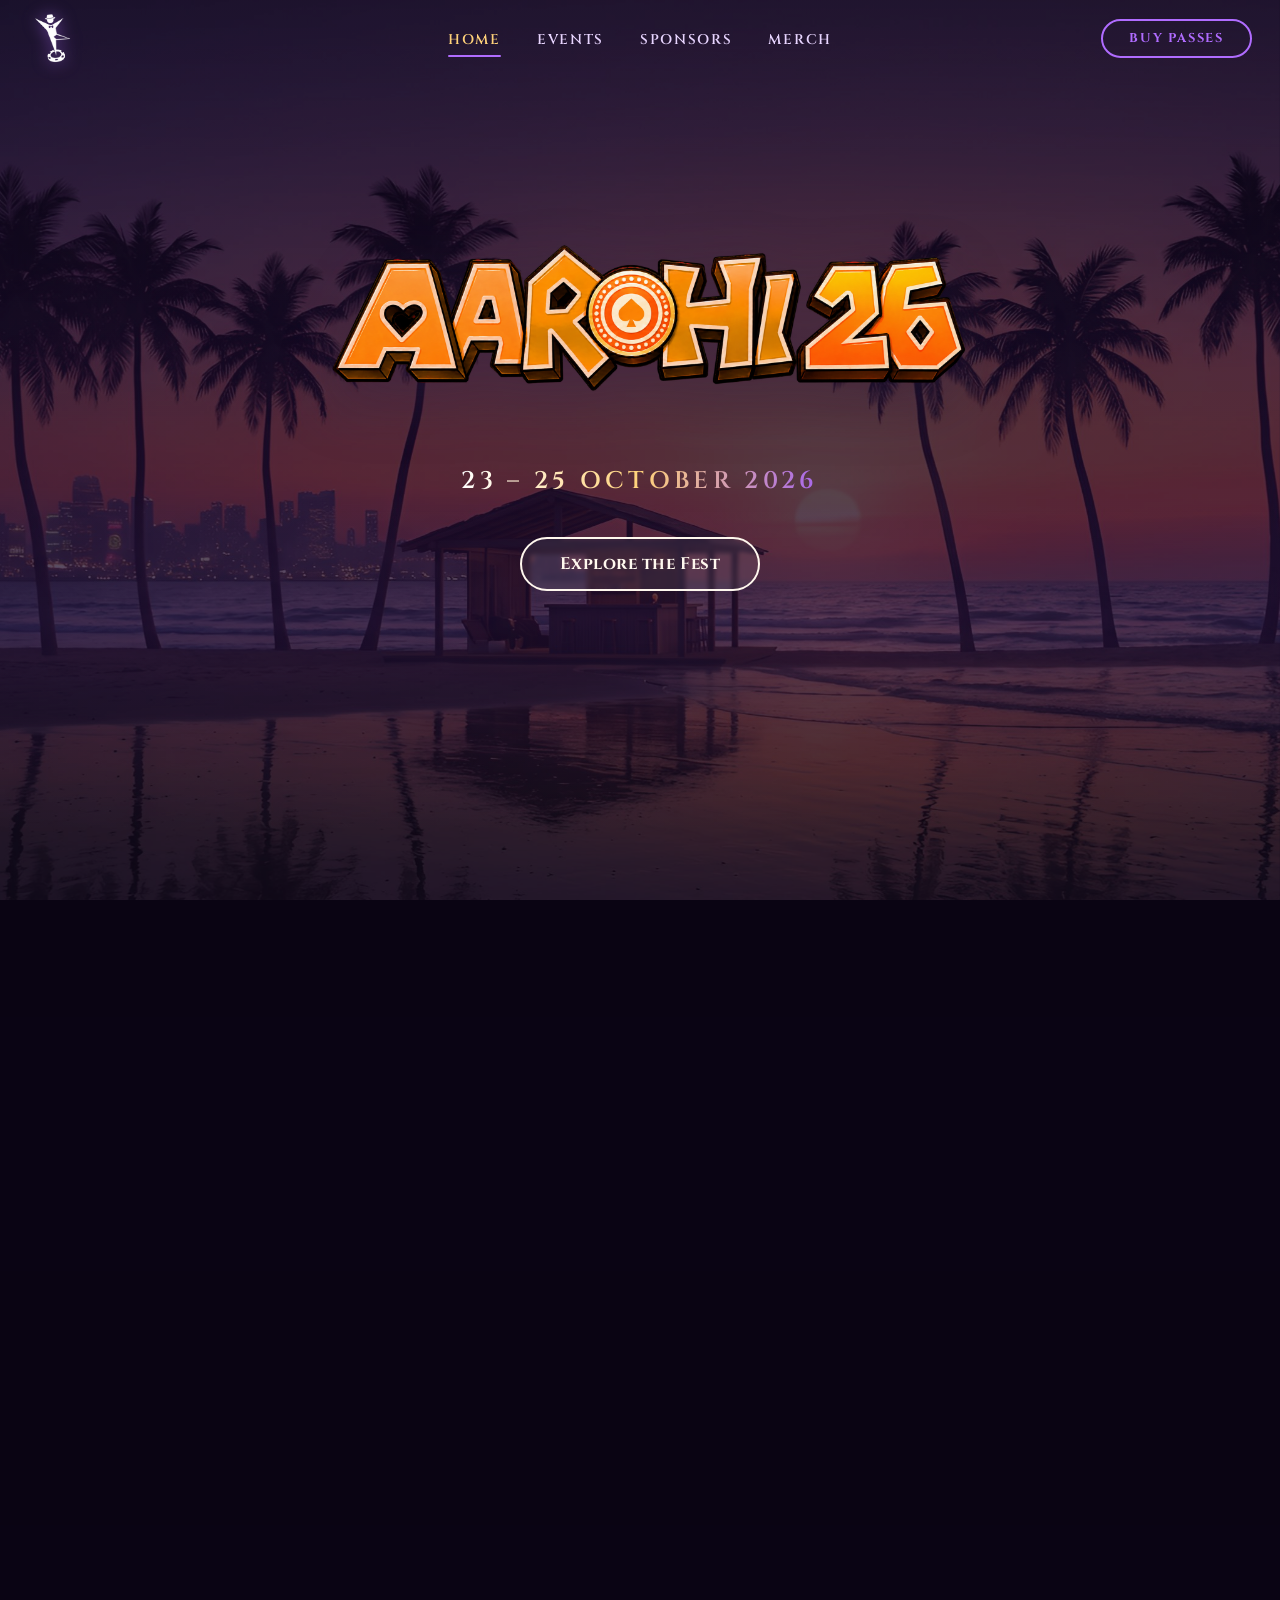
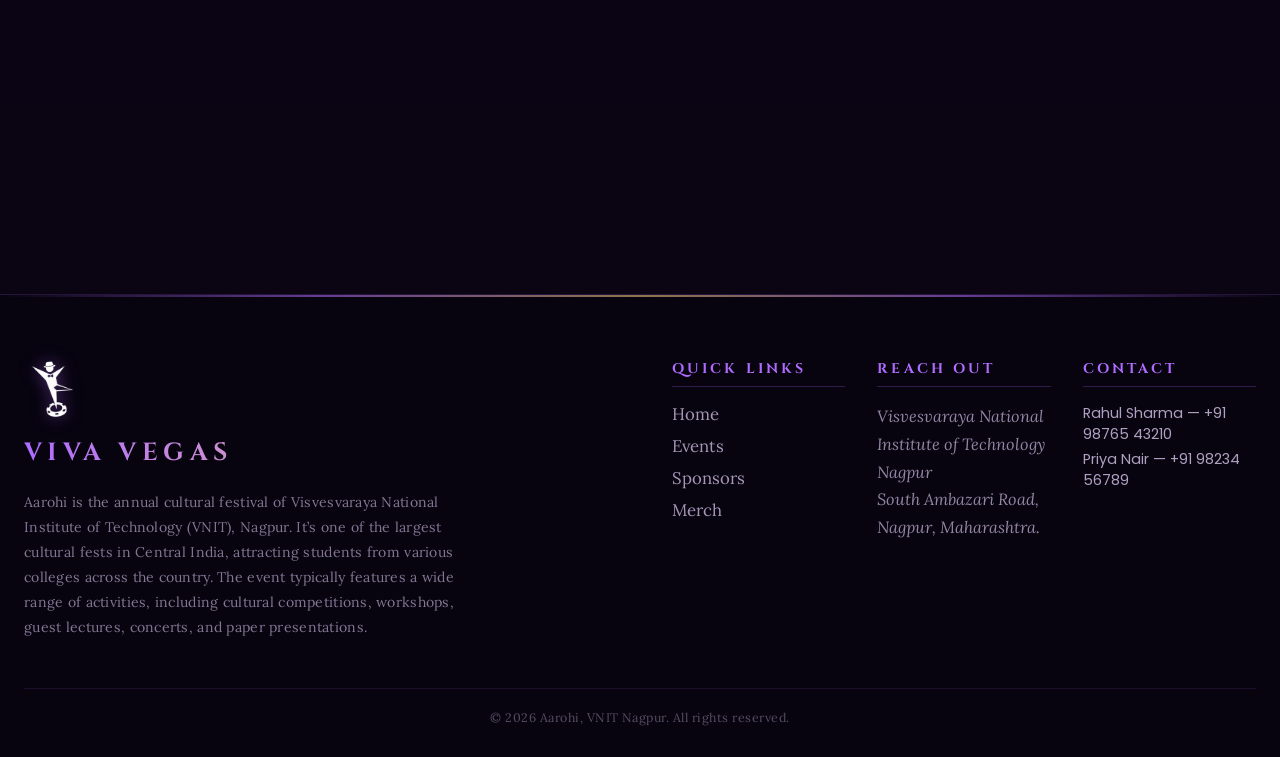
==== index.html @ f9022a89 "Add intro.mp4, fix intro video error handling" ====
﻿<!DOCTYPE html>
<html lang="en">
<head>
  <meta charset="UTF-8">
  <meta name="viewport" content="width=device-width, initial-scale=1.0">
  <title>Aarohi 26 – Viva Vegas</title>
  <link rel="icon" type="image/png" href="assets/logo-hogo/Aarohi Hobo BW Final.png">
  <!-- Open Graph / link preview -->
  <meta property="og:title" content="Aarohi '26 – Viva Vegas">
  <meta property="og:description" content="The annual cultural festival of VNIT Nagpur. 23–25 October 2026.">
  <meta property="og:image" content="assets/logo-hogo/logo.png">
  <meta property="og:type" content="website">
  <meta name="twitter:card" content="summary_large_image">
  <meta name="twitter:image" content="assets/logo-hogo/logo.png">
  <link rel="preconnect" href="https://fonts.googleapis.com">
  <link rel="preconnect" href="https://fonts.gstatic.com" crossorigin>
  <link href="https://fonts.googleapis.com/css2?family=Baloo+2:wght@500;600;700;800&family=Poppins:wght@400;500;600;700&family=Rock+Salt&family=EB+Garamond:ital,wght@0,400;0,500;1,400&family=Cinzel:wght@600;700&family=Lora:ital,wght@0,400;0,500;1,400&display=swap" rel="stylesheet">
  <link rel="stylesheet" href="css/style.css">
</head>
<body>

  <!-- ===== FULL-PAGE SCROLL BACKGROUNDS ===== -->
  <div class="bg-layer bg-front" id="bgFront" aria-hidden="true"></div>
  <div class="bg-layer bg-back"  id="bgBack"  aria-hidden="true"></div>

  <!-- ===== NAVBAR ===== -->
  <header class="navbar">
    <nav class="nav-inner">
      <a href="index.html" class="nav-brand" aria-label="Aarohi Home">
        <img src="assets/logo-hogo/Aarohi Hobo BW Final.png" alt="Aarohi" class="nav-logo">
      </a>

      <ul class="nav-links">
        <li><a href="index.html" class="active">Home</a></li>
        <li><a href="events.html">Events</a></li>
        <li><a href="sponsors.html">Sponsors</a></li>
        <li><a href="merch.html">Merch</a></li>
      </ul>

      <a href="passes.html" class="nav-buy-passes">BUY PASSES</a>

      <button class="nav-toggle" id="navToggle" aria-label="Toggle menu">
        <span></span><span></span><span></span>
      </button>
    </nav>
  </header>

  <!-- ===== HERO ===== -->
  <section class="hero" id="home">
    <div class="hero-content">
      <img src="assets/logo-hogo/logo.png" alt="Aarohi 26" class="logo">

      <div class="hero-date-block">
        <p class="hero-date-line">23 &ndash; 25 October 2026</p>
      </div>

      <a href="events.html" class="cta-btn">Explore the Fest</a>
    </div>
  </section>

  <!-- ===== COUNTDOWN TIMER ===== -->
  <section class="countdown-section">
    <div class="countdown-inner reveal">

      <h2 class="countdown-heading">38th Edition of Aarohi</h2>

      <div class="countdown-boxes">

        <div class="countdown-box">
          <span class="countdown-num" id="cd-days">00</span>
          <span class="countdown-label">Days</span>
        </div>

        <span class="countdown-colon" aria-hidden="true">:</span>

        <div class="countdown-box">
          <span class="countdown-num" id="cd-hours">00</span>
          <span class="countdown-label">Hours</span>
        </div>

        <span class="countdown-colon" aria-hidden="true">:</span>

        <div class="countdown-box">
          <span class="countdown-num" id="cd-minutes">00</span>
          <span class="countdown-label">Minutes</span>
        </div>

        <span class="countdown-colon" aria-hidden="true">:</span>

        <div class="countdown-box">
          <span class="countdown-num" id="cd-seconds">00</span>
          <span class="countdown-label">Seconds</span>
        </div>

      </div>

      <p class="countdown-expired hidden" id="cd-expired">The Night Has Begun!</p>

    </div>
  </section>

  <!-- ===== ABOUT STRIP ===== -->
  <section class="about-strip" id="about">
    <div class="about-inner reveal">
      <h2>About Us.</h2>
      <p>Aarohi is the annual cultural fest at the college, offering a dynamic mix of music, dance, art, and creativity through competitions, performances, and workshops. It fosters community, cultural exchange, and provides a platform for students to showcase their talents.</p>
      <br>
      <p>Join us in creating memories that will last a lifetime, where every moment is filled with joy, inspiration, and the magic of cultural celebration!</p>
    </div>
  </section>

  <!-- ===== ARTISTS ===== -->
  <section class="artists-section" id="artists">
    <div class="artists-inner reveal">
      <p class="artists-eyebrow">Performing Live</p>
      <h2 class="artists-heading">Artists</h2>

      <div class="artists-grid">

        <!-- Card 1 — Nikita Gandhi -->
        <div class="artist-card reveal" id="artistCard1">
          <div class="artist-cover" onclick="revealArtist(this)">
            <div class="artist-cover-front">
              <img src="assets/queem.png" alt="Queen card" class="artist-card-template">
            </div>
            <div class="artist-cover-back">
              <img src="assets/nikita.jpg" alt="Nikita Gandhi" class="artist-img">
              <div class="artist-name-tag">Nikita Gandhi</div>
            </div>
          </div>
        </div>

        <!-- Card 2 — Coming Soon -->
        <div class="artist-card reveal" id="artistCard2">
          <div class="artist-cover" onclick="revealArtist(this)">
            <div class="artist-cover-front">
              <img src="assets/joker.png" alt="Joker card" class="artist-card-template">
            </div>
            <div class="artist-cover-back artist-cover-back--soon">
              <span class="coming-soon-icon">&#9733;</span>
              <span class="coming-soon-text">Coming Soon</span>
            </div>
          </div>
        </div>

      </div>
    </div>
  </section>

  <!-- ===== FLASHBACK ===== -->
  <section class="flashback-section" id="flashback">
    <div class="flashback-inner reveal">
      <h2 class="flashback-heading">Flashback</h2>
      <div class="flashback-video-wrap">
        <div class="flashback-player" id="flashbackPlayer">
          <video
            preload="metadata"
            playsinline
            class="flashback-video"
            id="flashbackVideo"
          >
            <source src="assets/flashback.mp4" type="video/mp4">
            Your browser does not support the video tag.
          </video>
          <button class="flashback-play-btn" id="flashbackPlayBtn" aria-label="Play video">
            <svg viewBox="0 0 80 80" fill="none" xmlns="http://www.w3.org/2000/svg">
              <circle cx="40" cy="40" r="39" stroke="rgba(255,210,122,0.7)" stroke-width="1.5"/>
              <polygon points="32,22 62,40 32,58" fill="#ffd27a"/>
            </svg>
          </button>
        </div>
      </div>
    </div>
  </section>

  <!-- ===== FAQ ===== -->
  <section class="faq-section" id="faq">
    <div class="faq-inner reveal">
      <p class="faq-eyebrow">Need help?</p>
      <h2 class="faq-heading">FAQ</h2>
      <p class="faq-subheading">Got questions about Aarohi? We've got you covered with answers to the most common queries!</p>

      <div class="faq-list">

        <details class="faq-item reveal">
          <summary class="faq-question">What is Aarohi?</summary>
          <div class="faq-answer">
            <p>Aarohi is the annual cultural festival of Visvesvaraya National Institute of Technology (VNIT), Nagpur. It's one of the largest cultural fests in Central India, attracting students from various colleges across the country!</p>
          </div>
        </details>

        <details class="faq-item reveal">
          <summary class="faq-question">When is Aarohi?</summary>
          <div class="faq-answer">
            <p>Aarohi takes place on 23–24–25 October, 2026. Stay tuned for details!</p>
          </div>
        </details>

        <details class="faq-item reveal">
          <summary class="faq-question">Is there an Entry Fee?</summary>
          <div class="faq-answer">
            <p>Passes are available for purchase. For more details or to buy a pass, please contact us directly!</p>
          </div>
        </details>

      </div>
    </div>
  </section>

  <!-- ===== FOOTER ===== -->
  <footer class="footer" id="contact">
    <div class="footer-inner">

      <!-- LEFT: brand + about -->
      <div class="footer-left">
        <a href="index.html" aria-label="Aarohi Home">
          <img src="assets/logo-hogo/Aarohi Hobo BW Final.png" alt="Aarohi" class="footer-brand-logo">
        </a>
        <p class="footer-brand-name">VIVA VEGAS</p>
        <p class="footer-about">
          Aarohi is the annual cultural festival of Visvesvaraya National Institute of Technology (VNIT), Nagpur.
          It&rsquo;s one of the largest cultural fests in Central India, attracting students from various colleges across the country.
          The event typically features a wide range of activities, including cultural competitions, workshops, guest lectures, concerts, and paper presentations.
        </p>
      </div>

      <!-- RIGHT: quick links, reach out, contact -->
      <div class="footer-right">

        <!-- Quick Links -->
        <div class="footer-col">
          <p class="footer-col-title">Quick Links</p>
          <ul class="footer-links">
            <li><a href="index.html">Home</a></li>
            <li><a href="events.html">Events</a></li>
            <li><a href="sponsors.html">Sponsors</a></li>
            <li><a href="merch.html">Merch</a></li>
          </ul>
        </div>

        <!-- Reach Out -->
        <div class="footer-col">
          <p class="footer-col-title">Reach Out</p>
          <address class="footer-address">
            Visvesvaraya National Institute of Technology<br>
            Nagpur<br>
            South Ambazari Road,<br>
            Nagpur, Maharashtra.
          </address>
        </div>

        <!-- Contact -->
        <div class="footer-col">
          <p class="footer-col-title">Contact</p>
          <p class="footer-contact-simple">Rahul Sharma &mdash; +91 98765 43210</p>
          <p class="footer-contact-simple">Priya Nair &mdash; +91 98234 56789</p>
        </div>

      </div>
    </div>
    <p class="footer-bottom">&copy; 2026 Aarohi, VNIT Nagpur. All rights reserved.</p>
  </footer>

  <script src="js/script.js"></script>
  <script>
    // ── Intro video ──
    const overlay   = document.getElementById('introOverlay');
    const introVid  = document.getElementById('introVideo');
    const skipBtn   = document.getElementById('introSkip');

    function dismissIntro() {
      sessionStorage.setItem('introSeen', '1');
      overlay.classList.add('fade-out');
      overlay.addEventListener('transitionend', () => overlay.remove(), { once: true });
    }

    // If already seen this session, remove instantly
    if (sessionStorage.getItem('introSeen')) {
      overlay.remove();
    } else {
      introVid.addEventListener('ended', dismissIntro);
      skipBtn.addEventListener('click', dismissIntro);
      // Only dismiss on error after 2s delay — avoids instant skip if video is slow to load
      introVid.addEventListener('error', () => setTimeout(dismissIntro, 2000));
      // Safety fallback: if video hasn't ended after 60s, dismiss anyway
      const safetyTimer = setTimeout(dismissIntro, 60000);
      introVid.addEventListener('ended', () => clearTimeout(safetyTimer));
    }

    function revealArtist(coverEl) {
      coverEl.classList.toggle('revealed');
    }

    // Flashback video play button
    const playBtn = document.getElementById('flashbackPlayBtn');
    const video   = document.getElementById('flashbackVideo');
    if (playBtn && video) {
      playBtn.addEventListener('click', () => {
        playBtn.classList.add('hidden');
        video.controls = true;
        video.play();
      });
      video.addEventListener('pause', () => {
        playBtn.classList.remove('hidden');
      });
      video.addEventListener('ended', () => {
        playBtn.classList.remove('hidden');
      });
    }

    // Scroll reveal
    const observer = new IntersectionObserver((entries) => {
      entries.forEach(entry => {
        if (entry.isIntersecting) {
          entry.target.classList.add('visible');
          observer.unobserve(entry.target);
        }
      });
    }, { threshold: 0.12 });

    document.querySelectorAll('.reveal').forEach(el => observer.observe(el));
  </script>
</body>
</html>
---- css/style.css ----
/* =========================================================
   AAROHI 26 — Stylesheet
   Palette: Vice-City sunset + deep nightlife darks
   Sky lavender #C9D2F2, dusk purple #8672B8, twilight pink #F0879C,
   sunset orange #F5A55C, glow gold #FFD27A, ink #241B3A
   ========================================================= */

@import url('https://fonts.googleapis.com/css2?family=Rock+Salt&family=EB+Garamond:ital,wght@0,400;0,500;1,400&family=Cinzel:wght@600;700&family=Lora:ital,wght@0,400;0,500;1,400&display=swap');

:root {
  --lavender: #cdd6f4;
  --periwinkle: #a9b6ea;
  --purple: #7d68ad;
  --purple-deep: #5b4a86;
  --pink: #ef8b9e;
  --orange: #f3a35c;
  --gold: #ffd27a;
  --ink: #2a2043;
  --cream: #fff8ee;

  /* Nightlife navbar palette */
  --nav-bg: #0d0618;            /* near-black deep violet */
  --nav-border: #2e1a4a;        /* subtle purple border */
  --nav-glow: #b06cff;          /* electric violet glow */
  --nav-text: #e8d5ff;          /* soft lavender white */
  --nav-hover: #ffd27a;         /* gold accent on hover */
  --nav-active-bar: #b06cff;

  /* Typography — The Revolution Layout + The Royal Layout */
  --font-display: 'Rock Salt', cursive;        /* hero title */
  --font-body: 'EB Garamond', serif;           /* standard body text */
  --font-heading: 'Cinzel', serif;             /* H1 / H2 headers */
  --font-prose: 'Lora', serif;                 /* body prose */
}

* { margin: 0; padding: 0; box-sizing: border-box; }

html { scroll-behavior: smooth; }

body {
  font-family: var(--font-prose);
  color: var(--ink);
  background: #07030f;          /* fallback while images load */
  overflow-x: hidden;
}

a { text-decoration: none; color: inherit; }
ul { list-style: none; }

h1, h2 { font-family: var(--font-heading); }

/* =========================================================
   FULL-PAGE SCROLL BACKGROUND LAYERS
   Two stacked fixed layers; JS fades between them via opacity.
   Only opacity is animated — GPU composited, zero repaints.
   ========================================================= */

.bg-layer {
  position: fixed;
  inset: 0;                       /* top/right/bottom/left: 0 */
  z-index: -1;
  background-size: cover;
  background-position: center center;
  background-repeat: no-repeat;
  will-change: opacity;           /* hint browser to promote to own layer */
  transition: opacity 0.85s cubic-bezier(0.4, 0, 0.2, 1);
}

/* Front tee image — visible on page load */
.bg-front {
  background-image: url('../assets/front.jpeg');
  opacity: 0.55;
}

/* Back tee image — hidden until 50% scroll */
.bg-back {
  background-image: url('../assets/back.jpeg');
  opacity: 0;                     /* starts invisible */
}

/* State classes toggled by JS */
.bg-front.bg-faded { opacity: 0; }
.bg-back.bg-visible { opacity: 0.55; }

/* =========================================================
   NAVBAR — Nightlife theme
   ========================================================= */

.navbar {
  position: fixed;
  top: 0;
  left: 0;
  right: 0;
  z-index: 100;
  background: transparent;
  border-bottom: 1px solid transparent;
  box-shadow: none;
  backdrop-filter: blur(0px);
  -webkit-backdrop-filter: blur(0px);
  transition: background 0.35s ease, border-color 0.35s ease, box-shadow 0.35s ease, backdrop-filter 0.35s ease;
}

.navbar.scrolled {
  background: rgba(7, 3, 15, 0.94);
  border-bottom: 1px solid var(--nav-border);
  box-shadow: 0 4px 24px rgba(0, 0, 0, 0.8), 0 0 20px rgba(176, 108, 255, 0.15);
  backdrop-filter: blur(12px);
  -webkit-backdrop-filter: blur(12px);
}

.nav-inner {
  max-width: 1280px;
  margin: 0 auto;
  display: grid;
  grid-template-columns: 1fr auto 1fr;
  align-items: center;
  padding: 12px 28px;
  gap: 24px;
}

/* === Brand logo (leftmost) === */
.nav-brand {
  justify-self: start;
  flex-shrink: 0;
  display: flex;
  align-items: center;
}

.nav-logo {
  height: 52px;
  width: auto;
  object-fit: contain;
  /* BW logo on dark bg — invert makes it white/light */
  filter: invert(1) brightness(1.15) drop-shadow(0 0 8px rgba(176,108,255,0.6));
  transition: filter 0.25s ease, transform 0.25s ease;
}

.nav-logo:hover {
  filter: invert(1) brightness(1.3) drop-shadow(0 0 14px rgba(255, 210, 122, 0.85));
  transform: scale(1.05);
}

/* === Centre nav links === */
.nav-links {
  justify-self: center;
  display: flex;
  align-items: center;
  gap: 36px;
}

.nav-links a {
  font-family: 'Cinzel', serif;
  font-weight: 600;
  font-size: 0.88rem;
  color: var(--nav-text);
  letter-spacing: 0.12em;
  text-transform: uppercase;
  transition: color 0.2s ease, text-shadow 0.2s ease;
  position: relative;
  padding-bottom: 4px;
}

.nav-links a::after {
  content: '';
  position: absolute;
  left: 50%;
  right: 50%;
  bottom: -4px;
  height: 2px;
  border-radius: 2px;
  background: var(--nav-glow);
  transition: left 0.25s ease, right 0.25s ease;
}

.nav-links a:hover,
.nav-links a.active {
  color: var(--nav-hover);
}

.nav-links a:hover::after,
.nav-links a.active::after {
  left: 0;
  right: 0;
}

/* === BUY PASSES pill (rightmost) === */
.nav-buy-passes {
  justify-self: end;
  flex-shrink: 0;
  display: inline-block;
  padding: 9px 26px;
  border-radius: 999px;
  border: 2px solid var(--nav-glow);
  background: transparent;
  font-family: 'Cinzel', serif;
  font-weight: 700;
  font-size: 0.8rem;
  letter-spacing: 0.14em;
  color: var(--nav-glow);
  text-transform: uppercase;
  transition: background 0.25s ease, color 0.25s ease,
              box-shadow 0.25s ease, transform 0.2s ease;
  white-space: nowrap;
}

.nav-buy-passes:hover {
  background: var(--nav-glow);
  color: var(--nav-bg);
  box-shadow: 0 0 20px rgba(176, 108, 255, 0.65);
  transform: translateY(-1px);
}

/* === Hamburger toggle === */
.nav-toggle {
  display: none;
  flex-direction: column;
  gap: 5px;
  background: none;
  border: none;
  cursor: pointer;
  padding: 6px;
}

.nav-toggle span {
  width: 26px;
  height: 3px;
  background: var(--nav-text);
  border-radius: 2px;
}

/* =========================================================
   HERO
   ========================================================= */

.hero {
  position: relative;
  min-height: 92vh;
  display: flex;
  align-items: center;
  justify-content: center;
  text-align: center;
  overflow: hidden;
  padding: 60px 24px 90px;
  background: linear-gradient(
    180deg,
    rgba(13, 6, 24, 0.62) 0%,
    rgba(30, 15, 55, 0.55) 40%,
    rgba(42, 20, 70, 0.50) 75%,
    rgba(13, 6, 24, 0.55) 100%
  );
}

.hero-content {
  position: relative;
  z-index: 5;
  display: flex;
  flex-direction: column;
  align-items: center;
  max-width: 720px;
}

.logo {
  width: min(680px, 92vw);
  filter: drop-shadow(0 18px 30px rgba(42, 32, 67, 0.35));
}

.cta-btn {
  margin-top: 32px;
  padding: 14px 38px;
  border: 2px solid var(--cream);
  border-radius: 999px;
  font-family: var(--font-heading);
  font-weight: 700;
  font-size: 1.05rem;
  color: var(--cream);
  letter-spacing: 0.03em;
  background: rgba(255, 255, 255, 0.08);
  backdrop-filter: blur(2px);
  transition: transform 0.2s ease, background 0.2s ease, color 0.2s ease;
}

.cta-btn:hover {
  background: var(--cream);
  color: var(--purple-deep);
  transform: translateY(-2px);
}

/* =========================================================
   HERO DATE LINE
   ========================================================= */

.hero-date-block {
  margin: 32px 0 8px;
}

.hero-date-line {
  font-family: 'Cinzel', serif;
  font-weight: 600;
  font-size: clamp(1rem, 2.2vw, 1.5rem);
  letter-spacing: 0.18em;
  text-transform: uppercase;
  background: linear-gradient(90deg, #fff 0%, var(--gold) 50%, rgba(176,108,255,0.9) 100%);
  -webkit-background-clip: text;
  -webkit-text-fill-color: transparent;
  background-clip: text;
}

/* =========================================================
   COUNTDOWN TIMER
   ========================================================= */

.countdown-section {
  padding: 48px 24px 56px;
  background: rgba(13, 6, 24, 0.55);
  position: relative;
  /* faint grid texture */
  background-image:
    linear-gradient(rgba(255,255,255,0.018) 1px, transparent 1px),
    linear-gradient(90deg, rgba(255,255,255,0.018) 1px, transparent 1px),
    rgba(13, 6, 24, 0.55);
  background-size: 60px 40px, 60px 40px, auto;
}

.countdown-inner {
  max-width: 700px;
  margin: 0 auto;
  display: flex;
  flex-direction: column;
  align-items: center;
  gap: 14px;
  text-align: center;
}

.countdown-eyebrow {
  font-family: 'Lora', serif;
  font-size: 0.75rem;
  letter-spacing: 0.22em;
  text-transform: uppercase;
  color: var(--nav-glow);
}

.countdown-heading {
  font-family: 'Cinzel', serif;
  font-size: clamp(1.1rem, 2.5vw, 1.7rem);
  font-weight: 700;
  letter-spacing: 0.08em;
  color: rgba(232, 213, 255, 0.9);
  margin-bottom: 6px;
}

/* Row of boxes + colons */
.countdown-boxes {
  display: flex;
  align-items: center;
  gap: clamp(6px, 2vw, 16px);
  flex-wrap: wrap;
  justify-content: center;
}

/* Glass box */
.countdown-box {
  display: flex;
  flex-direction: column;
  align-items: center;
  justify-content: center;
  width: clamp(64px, 14vw, 108px);
  padding: clamp(0.7rem, 2vw, 1.3rem) clamp(0.4rem, 1.5vw, 1rem);
  background: rgba(20, 5, 35, 0.5);
  border: 1px solid rgba(176, 108, 255, 0.28);
  border-radius: 14px;
  box-shadow:
    0 4px 30px rgba(0, 0, 0, 0.5),
    0 0 18px rgba(176, 108, 255, 0.1),
    inset 0 0 12px rgba(176, 108, 255, 0.07);
  position: relative;
  overflow: hidden;
  transition: transform 0.3s ease, box-shadow 0.3s ease;
}

.countdown-box:hover {
  transform: translateY(-4px);
  box-shadow:
    0 10px 40px rgba(0, 0, 0, 0.6),
    0 0 28px rgba(176, 108, 255, 0.25),
    inset 0 0 16px rgba(176, 108, 255, 0.12);
}

/* Corner accent */
.countdown-box::before {
  content: '';
  position: absolute;
  top: 0; left: 0;
  width: 14px; height: 14px;
  border-top: 2px solid rgba(176, 108, 255, 0.55);
  border-left: 2px solid rgba(176, 108, 255, 0.55);
  border-top-left-radius: 14px;
}

/* The number */
.countdown-num {
  font-family: 'Cinzel', serif;
  font-weight: 800;
  font-size: clamp(1.6rem, 5vw, 3.2rem);
  line-height: 1;
  margin-bottom: 6px;
  color: var(--gold);
}

/* The label */
.countdown-label {
  font-family: 'Lora', serif;
  font-size: clamp(0.58rem, 1.2vw, 0.72rem);
  letter-spacing: 0.2em;
  text-transform: uppercase;
  color: rgba(232, 213, 255, 0.55);
  font-weight: 600;
}

/* Colon separator */
.countdown-colon {
  font-family: 'Cinzel', serif;
  font-size: clamp(1.4rem, 3.5vw, 2.4rem);
  font-weight: 700;
  color: rgba(176, 108, 255, 0.45);
  line-height: 1;
  margin-bottom: 18px;
  user-select: none;
}

/* Expired message */
.countdown-expired {
  font-family: 'Cinzel', serif;
  font-size: 1.2rem;
  letter-spacing: 0.14em;
  color: var(--gold);
}

.hidden { display: none; }

/* =========================================================
   ABOUT STRIP
   ========================================================= */

.about-strip {
  padding: 80px 24px;
  background: rgba(13, 6, 24, 0.55);
}

.about-inner {
  max-width: 900px;
  margin: 0 auto;
  text-align: center;
}

.about-inner h2 {
  font-family: var(--font-heading);
  font-weight: 700;
  font-size: clamp(1.9rem, 3.5vw, 2.8rem);
  color: var(--gold);
  margin-bottom: 24px;
}

.about-inner p {
  font-family: var(--font-prose);
  font-size: 1.22rem;
  line-height: 1.85;
  color: rgba(232, 213, 255, 0.8);
}

/* =========================================================
   FOOTER — Rich nightlife layout
   ========================================================= */

.footer {
  background: #07030f;
  color: var(--cream);
  padding: 64px 24px 32px;
  border-top: 1px solid rgba(176, 108, 255, 0.18);
  position: relative;
  overflow: hidden;
}

/* subtle top glow line */
.footer::before {
  content: '';
  position: absolute;
  top: 0; left: 0; right: 0;
  height: 2px;
  background: linear-gradient(90deg, transparent, var(--nav-glow), var(--gold), var(--nav-glow), transparent);
  opacity: 0.55;
}

.footer-inner {
  max-width: 1280px;
  margin: 0 auto;
  display: grid;
  grid-template-columns: 1fr 1fr;
  gap: 48px 64px;
  align-items: start;
}

/* ---- LEFT HALF ---- */
.footer-left {
  display: flex;
  flex-direction: column;
  gap: 18px;
}

.footer-brand-logo {
  height: 60px;
  width: auto;
  object-fit: contain;
  filter: invert(1) brightness(1.1) drop-shadow(0 0 8px rgba(176,108,255,0.5));
}

.footer-brand-name {
  font-family: 'Cinzel', serif;
  font-weight: 700;
  font-size: 1.55rem;
  letter-spacing: 0.22em;
  background: linear-gradient(90deg, var(--nav-glow), var(--gold));
  -webkit-background-clip: text;
  -webkit-text-fill-color: transparent;
  background-clip: text;
  line-height: 1;
}

.footer-brand-tagline {
  font-family: 'Lora', serif;
  font-size: 0.8rem;
  letter-spacing: 0.18em;
  text-transform: uppercase;
  color: rgba(232, 213, 255, 0.65);
  margin-top: 2px;
}

.footer-about {
  font-family: 'Lora', serif;
  font-size: 0.88rem;
  line-height: 1.78;
  color: rgba(232, 213, 255, 0.55);
  max-width: 440px;
  margin-top: 6px;
  text-transform: none;
  letter-spacing: 0.02em;
}

/* ---- RIGHT HALF ---- */
.footer-right {
  display: grid;
  grid-template-columns: 1fr 1fr 1fr;
  gap: 32px;
}

.footer-col-title {
  font-family: 'Cinzel', serif;
  font-size: 0.88rem;
  font-weight: 700;
  letter-spacing: 0.22em;
  text-transform: uppercase;
  color: var(--nav-glow);
  margin-bottom: 16px;
  padding-bottom: 8px;
  border-bottom: 1px solid rgba(176,108,255,0.25);
}

/* Quick Links */
.footer-links {
  display: flex;
  flex-direction: column;
  gap: 10px;
  list-style: none;
}

.footer-links a {
  font-family: 'Lora', serif;
  font-size: 1.05rem;
  color: rgba(232, 213, 255, 0.7);
  transition: color 0.2s ease, padding-left 0.2s ease;
  display: inline-block;
}

.footer-links a:hover {
  color: var(--gold);
  padding-left: 4px;
}

/* Reach Out / Address */
.footer-address {
  font-family: 'Lora', serif;
  font-size: 1.02rem;
  line-height: 1.7;
  color: rgba(232, 213, 255, 0.62);
}

/* Contact */
.footer-contact-list {
  display: flex;
  flex-direction: column;
  gap: 14px;
  list-style: none;
}

.footer-contact-list li {
  display: flex;
  flex-direction: column;
  gap: 2px;
}

.footer-contact-name {
  font-family: 'Cinzel', serif;
  font-size: 0.92rem;
  letter-spacing: 0.08em;
  color: rgba(232, 213, 255, 0.85);
}

.footer-contact-phone {
  font-family: 'Lora', serif;
  font-size: 1.02rem;
  color: var(--gold);
  opacity: 0.85;
  transition: opacity 0.2s;
  text-decoration: none;
}

.footer-contact-phone:hover { opacity: 1; }

/* Bottom copyright bar */
.footer-bottom {
  max-width: 1280px;
  margin: 48px auto 0;
  padding-top: 20px;
  border-top: 1px solid rgba(176,108,255,0.12);
  font-family: 'Lora', serif;
  font-size: 0.78rem;
  color: rgba(232, 213, 255, 0.35);
  text-align: center;
  letter-spacing: 0.04em;
}

/* Responsive footer */
@media (max-width: 900px) {
  .footer-inner {
    grid-template-columns: 1fr;
    gap: 40px;
  }
  .footer-right {
    grid-template-columns: 1fr 1fr;
    gap: 28px;
  }
}

@media (max-width: 540px) {
  .footer-right {
    grid-template-columns: 1fr;
    gap: 28px;
  }
}

/* =========================================================
   RESPONSIVE
   ========================================================= */

@media (max-width: 860px) {
  .nav-inner {
    display: flex;
    justify-content: space-between;
    flex-wrap: wrap;
  }
  .nav-links {
    position: absolute;
    top: 100%;
    left: 0;
    right: 0;
    flex-direction: column;
    background: var(--nav-bg);
    border-bottom: 1px solid var(--nav-border);
    padding: 18px 28px;
    gap: 18px;
    display: none;
  }
  .nav-links.open { display: flex; }
  .nav-toggle { display: flex; }
  .nav-buy-passes { order: 3; font-size: 0.72rem; padding: 7px 18px; }
}

@media (prefers-reduced-motion: reduce) {
  * { scroll-behavior: auto !important; transition: none !important; }
}

/* =========================================================
   EVENTS PAGE — GTA-inspired city night aesthetic
   ========================================================= */

body.events-body {
  background:
    linear-gradient(180deg, rgba(35, 19, 46, 0.88), rgba(17, 13, 29, 0.94)),
    linear-gradient(135deg, #a35db3 0%, #593d78 28%, #f2a88a 52%, #e89a74 75%, #f7d9a7 100%);
  color: var(--cream);
}

.events-page-shell {
  min-height: 100vh;
  background:
    linear-gradient(180deg, rgba(17, 10, 23, 0.42), rgba(17, 10, 23, 0.6)),
    url('../assets/citynew.jpg') center/cover no-repeat fixed;
}

.events-hero {
  position: relative;
  min-height: 300px;
  display: flex;
  align-items: center;
  justify-content: center;
  text-align: center;
  padding: 72px 24px 24px;
  border-bottom: 1px solid rgba(255,255,255,0.24);
  background:
    linear-gradient(180deg, rgba(86, 38, 104, 0.24), rgba(21, 13, 31, 0.48)),
    radial-gradient(circle at 50% 28%, rgba(255, 214, 123, 0.54), rgba(255, 214, 123, 0) 30%);
}

.events-hero-inner {
  position: relative;
  z-index: 1;
}

.events-hero .eyebrow {
  font-family: 'Cinzel', serif;
  letter-spacing: 0.28em;
  text-transform: uppercase;
  color: #f7d9a7;
  font-size: 0.78rem;
  margin-bottom: 12px;
}

.events-hero h1 {
  font-family: 'Rock Salt', cursive;
  font-size: clamp(2.2rem, 5vw, 5rem);
  color: #fdf0e8;
  text-shadow: 0 7px 30px rgba(31, 18, 45, 0.8);
  margin: 0;
}

.events-hero .hero-subtitle {
  margin-top: 12px;
  font-size: 1.05rem;
  letter-spacing: 0.12em;
  text-transform: uppercase;
  color: rgba(255,255,255,0.8);
}

.events-main {
  max-width: 1280px;
  margin: 0 auto;
  padding: 105px 20px 80px;
}

.events-section-header {
  text-align: center;
  margin-bottom: 44px;
}

.events-eyebrow {
  font-family: 'Cinzel', serif;
  font-size: 0.78rem;
  font-weight: 700;
  letter-spacing: 0.24em;
  text-transform: uppercase;
  color: var(--gold);
  margin-bottom: 8px;
}

.events-title {
  font-family: 'Cinzel', serif;
  font-weight: 800;
  font-size: clamp(2rem, 4.5vw, 3.2rem);
  color: #ffffff;
  letter-spacing: 0.08em;
}

.events-grid {
  display: grid;
  grid-template-columns: repeat(auto-fit, minmax(260px, 1fr));
  gap: 28px;
}

.event-card {
  background: rgba(14, 9, 22, 0.66);
  border: 1px solid rgba(255,255,255,0.12);
  border-radius: 22px;
  overflow: hidden;
  box-shadow: 0 25px 45px rgba(17, 10, 23, 0.35);
  transition: transform 0.25s ease, box-shadow 0.25s ease, border-color 0.25s ease;
  backdrop-filter: blur(4px);
}

.event-card:hover {
  transform: translateY(-6px);
  border-color: rgba(255, 210, 122, 0.6);
  box-shadow: 0 25px 55px rgba(255, 154, 79, 0.18);
}

.event-poster {
  display: block;
  width: 100%;
  aspect-ratio: 4 / 5.7;
  object-fit: cover;
  background: #1d1028;
}

.event-card-content {
  padding: 12px 16px 18px;
  text-align: center;
}

.event-card h2 {
  margin: 0 0 16px;
  font-size: 1.25rem;
  letter-spacing: 0.12em;
  text-transform: uppercase;
  color: #f6d7b3;
  font-family: 'Cinzel', serif;
}

.event-card .register-btn {
  display: inline-block;
  min-width: 0;
  padding: 0;
  border: none;
  border-radius: 0;
  background: transparent;
  color: #fff8ee;
  font-family: 'Poppins', sans-serif;
  font-weight: 700;
  letter-spacing: 0.12em;
  text-transform: uppercase;
  text-shadow: 0 2px 16px rgba(22, 10, 30, 0.8);
  box-shadow: none;
  transition: transform 0.2s ease, opacity 0.2s ease;
}

.event-card .register-btn:hover {
  transform: translateY(-1px);
  opacity: 0.88;
  box-shadow: none;
}

@media (max-width: 640px) {
  .events-hero {
    min-height: 220px;
    padding-top: 56px;
  }

  .events-hero .hero-subtitle {
    letter-spacing: 0.08em;
    font-size: 0.82rem;
  }

  .event-card h2 {
    font-size: 1.05rem;
    letter-spacing: 0.08em;
  }
}


/* =========================================================
   MERCH PAGE
   Palette inherits site vars + deep nightlife darks
   ========================================================= */

/* ── Page shell ── */
body.merch-body {
  background: #0a0612;
  color: var(--cream);
}

.merch-page-shell {
  min-height: 100vh;
  background:
    linear-gradient(180deg, rgba(10, 6, 18, 0.72), rgba(10, 6, 18, 0.85)),
    url('../assets/merchbg.jpg') center / cover no-repeat fixed;
}

/* =========================================================
   MERCH HERO
   ========================================================= */

.merch-hero {
  position: relative;
  overflow: hidden;
  padding: 48px 48px 44px;
  background:
    radial-gradient(ellipse 80% 200% at 0% 50%, rgba(176, 108, 255, 0.14) 0%, transparent 60%),
    radial-gradient(ellipse 60% 200% at 100% 50%, rgba(243, 163, 92, 0.1) 0%, transparent 55%),
    linear-gradient(180deg, rgba(26, 16, 44, 0.7), rgba(10, 6, 18, 0.92));
}

/* Floating icons — keep but tighter */
.merch-icon {
  position: absolute;
  font-size: 2rem;
  opacity: 0.2;
  user-select: none;
  pointer-events: none;
  animation: merch-float 7s ease-in-out infinite;
}

.mi-heart   { top: 30%; left: 4%;   color: var(--pink);  font-size: 1.4rem; animation-delay: 0s;   }
.mi-spade   { top: 20%; right: 6%;  color: var(--cream); font-size: 1.6rem; animation-delay: 1.2s; }
.mi-diamond { bottom: 20%; left: 30%; color: var(--gold);  font-size: 1.3rem; animation-delay: 2.4s; }
.mi-note1   { top: 15%; left: 42%;  color: var(--cream); font-size: 1.8rem; animation-delay: 0.8s; }
.mi-note2   { bottom: 18%; right: 14%; color: var(--cream); font-size: 1.5rem; animation-delay: 1.8s; }
.mi-chip1 {
  top: 18%; right: 22%;
  width: 28px; height: 28px;
  border-radius: 50%;
  border: 2px dashed var(--gold);
  opacity: 0.28;
  animation-delay: 0.4s;
}
.mi-chip2 {
  bottom: 16%; left: 18%;
  width: 20px; height: 20px;
  border-radius: 50%;
  border: 2px dashed var(--pink);
  opacity: 0.25;
  animation-delay: 2s;
}

@keyframes merch-float {
  0%, 100% { transform: translateY(0px);   }
  50%       { transform: translateY(-10px); }
}

/* Horizontal two-column layout */
.merch-hero-inner {
  position: relative;
  z-index: 5;
  max-width: 1200px;
  margin: 0 auto;
  display: flex;
  align-items: center;
  justify-content: space-between;
  gap: 32px;
}

.merch-hero-left {
  flex: 1;
}

.merch-hero-right {
  flex-shrink: 0;
  max-width: 340px;
  display: flex;
  flex-direction: column;
  align-items: flex-end;
  gap: 18px;
  text-align: right;
}

.merch-eyebrow {
  font-family: 'Cinzel', serif;
  font-size: 0.7rem;
  letter-spacing: 0.32em;
  text-transform: uppercase;
  color: var(--gold);
  margin-bottom: 10px;
}

.merch-title {
  font-family: 'Rock Salt', cursive;
  font-size: clamp(2.2rem, 5vw, 4rem);
  line-height: 1.1;
  color: var(--cream);
  margin: 0;
}

.merch-subtitle {
  display: none; /* folded into eyebrow */
}

.merch-tagline {
  font-family: 'Lora', serif;
  font-size: clamp(0.85rem, 1.4vw, 0.98rem);
  line-height: 1.7;
  color: rgba(255, 248, 238, 0.62);
  margin: 0;
}

.merch-hero-cta {
  display: inline-block;
  padding: 11px 28px;
  border-radius: 999px;
  border: 1.5px solid var(--nav-glow);
  background: rgba(176, 108, 255, 0.1);
  font-family: 'Cinzel', serif;
  font-weight: 700;
  font-size: 0.78rem;
  letter-spacing: 0.14em;
  text-transform: uppercase;
  color: var(--nav-glow);
  backdrop-filter: blur(4px);
  transition: background 0.25s ease, color 0.25s ease, box-shadow 0.25s ease, transform 0.2s ease;
  white-space: nowrap;
}

.merch-hero-cta:hover {
  background: var(--nav-glow);
  color: var(--nav-bg);
  box-shadow: 0 0 24px rgba(176, 108, 255, 0.65);
  transform: translateY(-2px);
}

/* =========================================================
   MARQUEE DIVIDER
   ========================================================= */

.merch-marquee-wrap {
  overflow: hidden;
  background: linear-gradient(90deg, var(--purple-deep), #3a2266, var(--purple-deep));
  border-top: 1px solid rgba(176, 108, 255, 0.25);
  border-bottom: 1px solid rgba(176, 108, 255, 0.25);
  padding: 14px 0;
  white-space: nowrap;
}

.merch-marquee-track {
  display: inline-flex;
  gap: 20px;
  animation: marquee-scroll 28s linear infinite;
  font-family: 'Cinzel', serif;
  font-size: 0.78rem;
  letter-spacing: 0.22em;
  text-transform: uppercase;
  color: var(--gold);
}

.mq-dot {
  color: var(--pink);
  opacity: 0.8;
}

@keyframes marquee-scroll {
  0%   { transform: translateX(0); }
  100% { transform: translateX(-50%); }
}

/* =========================================================
   MAIN MERCH SECTION
   ========================================================= */

.merch-main {
  max-width: 1200px;
  margin: 0 auto;
  padding: 105px 24px 100px;
}

.merch-section-header {
  text-align: center;
  margin-bottom: 56px;
}

.merch-section-header h2 {
  font-family: 'Rock Salt', cursive;
  font-size: clamp(1.8rem, 4vw, 3rem);
  color: var(--cream);
  margin-bottom: 8px;
}

.merch-section-subhead {
  font-family: 'Lora', serif;
  font-style: italic;
  font-size: clamp(1rem, 1.8vw, 1.3rem);
  color: var(--gold);
  letter-spacing: 0.08em;
  opacity: 0.85;
}

/* ── Product Grid ── */
.merch-grid {
  display: grid;
  grid-template-columns: repeat(auto-fit, minmax(320px, 1fr));
  gap: 36px;
  margin-bottom: 64px;
}

/* Single-product layout — centered, max-width constrained */
.merch-grid--single {
  grid-template-columns: 1fr;
  max-width: 860px;
  margin-left: auto;
  margin-right: auto;
}

/* ── Product Card ── */
.merch-card {
  position: relative;
  background: rgba(14, 9, 24, 0.72);
  border: 1px solid rgba(176, 108, 255, 0.2);
  border-radius: 24px;
  overflow: hidden;
  backdrop-filter: blur(10px);
  box-shadow:
    0 20px 60px rgba(10, 6, 18, 0.6),
    inset 0 1px 0 rgba(255, 255, 255, 0.06);
  transition: transform 0.3s ease, border-color 0.3s ease, box-shadow 0.3s ease;
}

.merch-card:hover {
  transform: translateY(-6px);
  border-color: rgba(176, 108, 255, 0.55);
  box-shadow:
    0 30px 70px rgba(10, 6, 18, 0.7),
    0 0 40px rgba(176, 108, 255, 0.15),
    inset 0 1px 0 rgba(255, 255, 255, 0.08);
}

/* Badge */
.merch-badge {
  position: absolute;
  top: 18px;
  left: 18px;
  z-index: 10;
  padding: 5px 14px;
  border-radius: 999px;
  background: var(--pink);
  font-family: 'Cinzel', serif;
  font-size: 0.65rem;
  font-weight: 700;
  letter-spacing: 0.16em;
  text-transform: uppercase;
  color: #fff;
  box-shadow: 0 4px 16px rgba(239, 139, 158, 0.5);
}

/* Front + Back side-by-side image duo */
.merch-img-duo {
  display: grid;
  grid-template-columns: 1fr 1fr;
  gap: 3px;
  background: #0a0614;
}

.merch-img-panel {
  position: relative;
  aspect-ratio: 3 / 3.6;
  overflow: hidden;
  background: #0f0a1a;
}

/* Front panel — warm sunset amber, echoes the Viva Vegas graphic orange */
.merch-img-panel--front {
  background: linear-gradient(160deg, #1f0e00 0%, #3d1f00 40%, #5c2d00 70%, #3a1800 100%);
}

/* Back panel — deep site-palette purple, complements the Aarohi wordmark */
.merch-img-panel--back {
  background: linear-gradient(160deg, #0d0618 0%, #1e0e38 45%, #2d1660 75%, #1a0b2e 100%);
}

.merch-img-panel img {
  width: 100%;
  height: 100%;
  object-fit: contain;
  object-position: center;
  display: block;
  padding: 16px 8px;
  transition: transform 0.45s ease;
}

.merch-img-panel:hover img {
  transform: scale(1.05);
}

/* Front / Back label */
.merch-img-label {
  position: absolute;
  bottom: 10px;
  left: 50%;
  transform: translateX(-50%);
  padding: 3px 12px;
  border-radius: 999px;
  background: rgba(10, 6, 18, 0.72);
  border: 1px solid rgba(255, 255, 255, 0.14);
  font-family: 'Cinzel', serif;
  font-size: 0.6rem;
  letter-spacing: 0.18em;
  text-transform: uppercase;
  color: rgba(255, 248, 238, 0.65);
  backdrop-filter: blur(4px);
  pointer-events: none;
}

.merch-product-img {
  width: 100%;
  height: 100%;
  object-fit: cover;
  object-position: center top;
  display: block;
}

/* Card body */
.merch-card-body {
  padding: 22px 24px 26px;
  display: flex;
  flex-direction: column;
  gap: 16px;
}

.merch-card-top {
  display: flex;
  align-items: center;
  justify-content: space-between;
  gap: 10px;
}

.merch-product-name {
  font-family: 'Cinzel', serif;
  font-size: 1.2rem;
  font-weight: 700;
  color: var(--cream);
  letter-spacing: 0.06em;
}

.merch-tag {
  flex-shrink: 0;
  padding: 4px 12px;
  border-radius: 999px;
  border: 1px solid rgba(176, 108, 255, 0.45);
  font-family: 'Poppins', sans-serif;
  font-size: 0.65rem;
  font-weight: 600;
  letter-spacing: 0.12em;
  text-transform: uppercase;
  color: var(--nav-glow);
}

.merch-tag--gold {
  border-color: rgba(255, 210, 122, 0.45);
  color: var(--gold);
}

.merch-product-desc {
  font-family: 'Lora', serif;
  font-size: 0.92rem;
  line-height: 1.65;
  color: rgba(255, 248, 238, 0.62);
}

.merch-product-desc strong {
  color: var(--gold);
  font-style: italic;
}

/* Contact block */
.merch-contact {
  padding-top: 16px;
  border-top: 1px solid rgba(255, 255, 255, 0.08);
  display: flex;
  flex-direction: column;
  gap: 5px;
}

.merch-contact-label {
  font-family: 'Cinzel', serif;
  font-size: 0.7rem;
  letter-spacing: 0.18em;
  text-transform: uppercase;
  color: var(--gold);
  margin-bottom: 4px;
}

.merch-contact p {
  font-family: 'Poppins', sans-serif;
  font-size: 0.82rem;
  color: rgba(255, 248, 238, 0.6);
}

.merch-contact a {
  color: var(--nav-glow);
  transition: color 0.2s ease;
}

.merch-contact a:hover {
  color: var(--gold);
}

/* Size picker */
.merch-size-group {
  display: flex;
  flex-direction: column;
  gap: 10px;
}

.merch-size-label {
  font-family: 'Cinzel', serif;
  font-size: 0.7rem;
  letter-spacing: 0.2em;
  text-transform: uppercase;
  color: rgba(255, 248, 238, 0.45);
}

.merch-sizes {
  display: flex;
  gap: 8px;
  flex-wrap: wrap;
}

.size-btn {
  width: 40px;
  height: 40px;
  border-radius: 10px;
  border: 1px solid rgba(255, 255, 255, 0.15);
  background: rgba(255, 255, 255, 0.05);
  color: rgba(255, 248, 238, 0.65);
  font-family: 'Poppins', sans-serif;
  font-size: 0.78rem;
  font-weight: 600;
  letter-spacing: 0.04em;
  cursor: pointer;
  transition: border-color 0.2s ease, background 0.2s ease, color 0.2s ease, transform 0.15s ease;
}

.size-btn:hover {
  border-color: rgba(176, 108, 255, 0.6);
  background: rgba(176, 108, 255, 0.12);
  color: var(--cream);
  transform: translateY(-1px);
}

.size-btn--active {
  border-color: var(--nav-glow);
  background: rgba(176, 108, 255, 0.2);
  color: var(--cream);
  box-shadow: 0 0 12px rgba(176, 108, 255, 0.35);
}

/* Detail pills */
.merch-details-pills {
  display: flex;
  flex-wrap: wrap;
  gap: 8px;
  list-style: none;
}

.merch-details-pills li {
  padding: 4px 11px;
  border-radius: 999px;
  background: rgba(255, 255, 255, 0.06);
  border: 1px solid rgba(255, 255, 255, 0.1);
  font-family: 'Poppins', sans-serif;
  font-size: 0.68rem;
  letter-spacing: 0.08em;
  color: rgba(255, 248, 238, 0.5);
  text-transform: uppercase;
}

/* Card footer: price + buy */
.merch-card-footer {
  display: flex;
  align-items: center;
  justify-content: space-between;
  gap: 12px;
  margin-top: 4px;
  padding-top: 18px;
  border-top: 1px solid rgba(255, 255, 255, 0.08);
}

.merch-price {
  display: flex;
  flex-direction: column;
  gap: 2px;
}

.merch-price-amount {
  font-family: 'Cinzel', serif;
  font-size: 1.6rem;
  font-weight: 700;
  color: var(--gold);
  line-height: 1;
}

.merch-price-note {
  font-family: 'Poppins', sans-serif;
  font-size: 0.65rem;
  letter-spacing: 0.1em;
  color: rgba(255, 248, 238, 0.38);
  text-transform: uppercase;
}

.merch-buy-btn {
  display: inline-flex;
  align-items: center;
  gap: 8px;
  padding: 12px 24px;
  border-radius: 999px;
  background: linear-gradient(135deg, #b06cff, #7d3fcf);
  color: #fff;
  font-family: 'Cinzel', serif;
  font-size: 0.78rem;
  font-weight: 700;
  letter-spacing: 0.1em;
  text-transform: uppercase;
  box-shadow: 0 6px 24px rgba(176, 108, 255, 0.4);
  transition: transform 0.2s ease, box-shadow 0.2s ease, opacity 0.2s ease;
  white-space: nowrap;
}

.merch-buy-btn:hover {
  transform: translateY(-2px);
  box-shadow: 0 10px 30px rgba(176, 108, 255, 0.6);
}

.merch-buy-btn--gold {
  background: linear-gradient(135deg, var(--gold), #e6a83a);
  color: var(--ink);
  box-shadow: 0 6px 24px rgba(255, 210, 122, 0.4);
}

.merch-buy-btn--gold:hover {
  box-shadow: 0 10px 30px rgba(255, 210, 122, 0.6);
}

/* =========================================================
   ORDER SECTION
   ========================================================= */

.merch-order-section {
  background:
    linear-gradient(135deg, rgba(26, 16, 44, 0.7), rgba(14, 9, 24, 0.8));
  border: 1px solid rgba(255, 255, 255, 0.07);
  border-radius: 28px;
  padding: 60px 48px;
  backdrop-filter: blur(8px);
}

.merch-order-inner {
  display: grid;
  grid-template-columns: 1fr 1fr;
  gap: 60px;
  align-items: start;
}

.merch-order-info h2 {
  font-family: 'Cinzel', serif;
  font-size: clamp(1.4rem, 2.5vw, 2rem);
  color: var(--cream);
  margin-bottom: 36px;
  letter-spacing: 0.06em;
}

.merch-order-steps {
  display: flex;
  flex-direction: column;
  gap: 28px;
  list-style: none;
}

.merch-order-steps li {
  display: flex;
  gap: 20px;
  align-items: flex-start;
}

.step-num {
  flex-shrink: 0;
  width: 44px;
  height: 44px;
  border-radius: 50%;
  border: 2px solid rgba(176, 108, 255, 0.5);
  background: rgba(176, 108, 255, 0.1);
  display: flex;
  align-items: center;
  justify-content: center;
  font-family: 'Cinzel', serif;
  font-size: 0.75rem;
  font-weight: 700;
  color: var(--nav-glow);
  letter-spacing: 0.05em;
}

.merch-order-steps li div strong {
  display: block;
  font-family: 'Cinzel', serif;
  font-size: 0.9rem;
  letter-spacing: 0.08em;
  color: var(--cream);
  margin-bottom: 5px;
}

.merch-order-steps li div p {
  font-family: 'Lora', serif;
  font-size: 0.88rem;
  line-height: 1.6;
  color: rgba(255, 248, 238, 0.56);
}

/* CTA box */
.merch-order-cta-box {
  position: relative;
  background: rgba(14, 9, 24, 0.5);
  border: 1px solid rgba(176, 108, 255, 0.25);
  border-radius: 20px;
  padding: 40px 36px;
  text-align: center;
  display: flex;
  flex-direction: column;
  align-items: center;
  gap: 16px;
}

.merch-order-badge-wrap {
  position: absolute;
  top: -18px;
  right: 28px;
}

.merch-order-badge {
  display: flex;
  flex-direction: column;
  align-items: center;
  justify-content: center;
  width: 60px;
  height: 60px;
  border-radius: 50%;
  background: linear-gradient(135deg, var(--pink), #c4405a);
  color: #fff;
  font-family: 'Cinzel', serif;
  font-size: 0.55rem;
  font-weight: 700;
  letter-spacing: 0.12em;
  text-transform: uppercase;
  line-height: 1.4;
  box-shadow: 0 6px 20px rgba(239, 139, 158, 0.55);
  animation: merch-pulse 2.5s ease-in-out infinite;
}

@keyframes merch-pulse {
  0%, 100% { transform: scale(1);    box-shadow: 0 6px 20px rgba(239, 139, 158, 0.55); }
  50%       { transform: scale(1.06); box-shadow: 0 8px 28px rgba(239, 139, 158, 0.75); }
}

.merch-order-cta-box h3 {
  font-family: 'Cinzel', serif;
  font-size: 1.4rem;
  color: var(--cream);
  letter-spacing: 0.06em;
  margin-top: 8px;
}

.merch-order-cta-box p {
  font-family: 'Lora', serif;
  font-size: 0.92rem;
  line-height: 1.65;
  color: rgba(255, 248, 238, 0.58);
}

.merch-order-form-btn {
  display: inline-flex;
  align-items: center;
  gap: 10px;
  padding: 16px 36px;
  border-radius: 999px;
  background: linear-gradient(135deg, #b06cff, #7d3fcf);
  color: #fff;
  font-family: 'Cinzel', serif;
  font-weight: 700;
  font-size: 0.88rem;
  letter-spacing: 0.1em;
  text-transform: uppercase;
  box-shadow: 0 8px 28px rgba(176, 108, 255, 0.5);
  transition: transform 0.2s ease, box-shadow 0.2s ease;
  margin-top: 6px;
}

.merch-order-form-btn:hover {
  transform: translateY(-2px);
  box-shadow: 0 12px 36px rgba(176, 108, 255, 0.7);
}

.merch-order-note {
  font-size: 0.78rem !important;
  color: rgba(255, 248, 238, 0.38) !important;
  font-family: 'Poppins', sans-serif !important;
}

/* =========================================================
   MERCH FOOTER OVERRIDE (dark bg)
   ========================================================= */

.merch-footer {
  background: rgba(6, 4, 12, 0.95);
  border-top: 1px solid rgba(176, 108, 255, 0.15);
}

/* =========================================================
   MERCH RESPONSIVE
   ========================================================= */

@media (max-width: 900px) {
  .merch-order-inner {
    grid-template-columns: 1fr;
    gap: 40px;
  }

  .merch-order-section {
    padding: 44px 28px;
  }
}

@media (max-width: 640px) {
  .merch-hero {
    padding: 32px 20px 28px;
  }

  .merch-hero-inner {
    flex-direction: column;
    align-items: flex-start;
    gap: 20px;
  }

  .merch-hero-right {
    align-items: flex-start;
    text-align: left;
    max-width: 100%;
  }

  .merch-grid {
    grid-template-columns: 1fr;
    gap: 28px;
  }

  /* Stack front/back images vertically on small screens */
  .merch-img-duo {
    grid-template-columns: 1fr;
  }

  .merch-card-footer {
    flex-direction: column;
    align-items: flex-start;
    gap: 14px;
  }

  .merch-buy-btn {
    width: 100%;
    justify-content: center;
  }

  .merch-order-cta-box {
    padding: 36px 20px;
  }

  .merch-order-form-btn {
    width: 100%;
    justify-content: center;
  }
}

/* =========================================================
   FAQ SECTION
   ========================================================= */

.faq-section {
  background: rgba(13, 6, 24, 0.55);
  padding: 90px 24px 80px;
}

.faq-inner {
  max-width: 900px;
  margin: 0 auto;
  text-align: center;
}

.faq-eyebrow {
  font-family: 'Lora', serif;
  font-size: 0.82rem;
  letter-spacing: 0.22em;
  text-transform: none;
  color: var(--nav-glow);
  margin-bottom: 10px;
}

.faq-heading {
  font-family: var(--font-heading);
  font-weight: 700;
  font-size: clamp(1.9rem, 3.5vw, 2.8rem);
  color: var(--gold);
  letter-spacing: 0.08em;
  line-height: 1;
  margin-bottom: 24px;
}

.faq-subheading {
  font-family: 'Lora', serif;
  font-size: 1.22rem;
  line-height: 1.85;
  color: rgba(232, 213, 255, 0.65);
  margin-bottom: 52px;
}

.faq-list {
  display: flex;
  flex-direction: column;
  gap: 14px;
  text-align: left;
}

.faq-item {
  border: 1px solid rgba(176, 108, 255, 0.2);
  border-radius: 14px;
  background: rgba(13, 6, 24, 0.65);
  overflow: hidden;
  transition: border-color 0.25s ease, box-shadow 0.25s ease;
}

.faq-item[open] {
  border-color: rgba(176, 108, 255, 0.5);
  box-shadow: 0 6px 28px rgba(176, 108, 255, 0.12);
}

.faq-question {
  list-style: none;
  display: flex;
  align-items: center;
  justify-content: space-between;
  gap: 16px;
  padding: 20px 24px;
  font-family: 'Cinzel', serif;
  font-size: 1rem;
  font-weight: 600;
  color: rgba(232, 213, 255, 0.9);
  cursor: pointer;
  user-select: none;
  text-transform: none;
  transition: color 0.2s ease;
}

.faq-question::-webkit-details-marker { display: none; }

.faq-question::after {
  content: '+';
  font-size: 1.4rem;
  font-weight: 300;
  color: var(--nav-glow);
  flex-shrink: 0;
  line-height: 1;
  transition: transform 0.3s ease, color 0.2s ease;
}

.faq-item[open] .faq-question::after {
  transform: rotate(45deg);
  color: var(--gold);
}

.faq-item[open] .faq-question {
  color: var(--gold);
}

.faq-answer {
  padding: 0 24px 22px;
  animation: faq-open 0.25s ease;
}

.faq-answer p {
  font-family: 'Lora', serif;
  font-size: 1rem;
  line-height: 1.78;
  color: rgba(232, 213, 255, 0.62);
}

@keyframes faq-open {
  from { opacity: 0; transform: translateY(-6px); }
  to   { opacity: 1; transform: translateY(0); }
}

@media (max-width: 600px) {
  .faq-question {
    font-size: 0.88rem;
    padding: 16px 18px;
  }
  .faq-answer {
    padding: 0 18px 18px;
  }
}

/* =========================================================
   ARTISTS SECTION
   ========================================================= */

.artists-section {
  background: rgba(13, 6, 24, 0.55);
  padding: 90px 24px 80px;
}

.artists-inner {
  max-width: 900px;
  margin: 0 auto;
  text-align: center;
}

.artists-eyebrow {
  font-family: 'Lora', serif;
  font-size: 0.82rem;
  letter-spacing: 0.22em;
  text-transform: uppercase;
  color: var(--nav-glow);
  margin-bottom: 10px;
}

.artists-heading {
  font-family: var(--font-heading);
  font-weight: 700;
  font-size: clamp(1.9rem, 3.5vw, 2.8rem);
  color: var(--gold);
  letter-spacing: 0.08em;
  margin-bottom: 52px;
}

.artists-grid {
  display: flex;
  justify-content: center;
  gap: 32px;
  flex-wrap: wrap;
}

/* Card — sized to match the nikita.jpg aspect ratio */
.artist-card {
  width: 320px;
  aspect-ratio: 3 / 4;
  border-radius: 18px;
  overflow: hidden;
  cursor: pointer;
}

.artist-cover {
  width: 100%;
  height: 100%;
  position: relative;
  transform-style: preserve-3d;
  transition: transform 0.7s cubic-bezier(0.4, 0, 0.2, 1);
}

.artist-cover.revealed {
  transform: rotateY(180deg);
}

/* Front face — "Tap to reveal" */
.artist-cover-front,
.artist-cover-back {
  position: absolute;
  inset: 0;
  backface-visibility: hidden;
  -webkit-backface-visibility: hidden;
  border-radius: 18px;
  overflow: hidden;
}

.artist-cover-front {
  display: flex;
  flex-direction: column;
  align-items: center;
  justify-content: flex-end;
  padding-bottom: 28px;
  background: #000;
  border: 1px solid rgba(0, 180, 255, 0.5);
  box-shadow:
    0 8px 40px rgba(0, 0, 0, 0.6),
    0 0 30px rgba(0, 180, 255, 0.2);
  transition: border-color 0.25s ease, box-shadow 0.25s ease;
  cursor: pointer;
}

.artist-card:hover .artist-cover-front {
  border-color: rgba(0, 200, 255, 0.9);
  box-shadow:
    0 12px 50px rgba(0, 0, 0, 0.7),
    0 0 40px rgba(0, 200, 255, 0.45);
}

.artist-card-template {
  position: absolute;
  inset: 0;
  width: 100%;
  height: 100%;
  object-fit: cover;
  object-position: center;
  display: block;
}

.tap-icon { display: none; }

.tap-text {
  position: relative;
  z-index: 2;
  font-family: 'Cinzel', serif;
  font-size: 0.88rem;
  letter-spacing: 0.18em;
  color: #fff;
  background: rgba(0, 10, 40, 0.65);
  padding: 6px 18px;
  border-radius: 999px;
  border: 1px solid rgba(0, 200, 255, 0.5);
  backdrop-filter: blur(4px);
}

/* Back face — artist photo */
.artist-cover-back {
  transform: rotateY(180deg);
}

.artist-img {
  width: 100%;
  height: 100%;
  object-fit: cover;
  object-position: center top;
  display: block;
}

.artist-name-tag {
  position: absolute;
  bottom: 0;
  left: 0;
  right: 0;
  padding: 18px 20px 16px;
  background: linear-gradient(0deg, rgba(10, 4, 20, 0.9), transparent);
  font-family: 'Cinzel', serif;
  font-size: 1rem;
  letter-spacing: 0.12em;
  color: var(--gold);
  text-align: center;
}

/* Back face — Coming Soon */
.artist-cover-back--soon {
  display: flex;
  flex-direction: column;
  align-items: center;
  justify-content: center;
  gap: 16px;
  background:
    linear-gradient(135deg, rgba(20, 6, 40, 0.95), rgba(8, 3, 18, 0.97));
  border: 1px solid rgba(255, 210, 122, 0.25);
}

.coming-soon-icon {
  font-size: 3rem;
  color: var(--gold);
  opacity: 0.6;
}

.coming-soon-text {
  font-family: 'Cinzel', serif;
  font-size: 1.1rem;
  letter-spacing: 0.2em;
  color: rgba(255, 210, 122, 0.8);
}

@media (max-width: 720px) {
  .artist-card {
    width: 260px;
  }
}

/* =========================================================
   SCROLL REVEAL
   ========================================================= */

.reveal {
  opacity: 0;
  transform: translateY(36px);
  transition: opacity 0.65s ease, transform 0.65s ease;
}

.reveal.visible {
  opacity: 1;
  transform: translateY(0);
}

/* Stagger delay for sibling items */
.reveal:nth-child(2) { transition-delay: 0.1s; }
.reveal:nth-child(3) { transition-delay: 0.2s; }
.reveal:nth-child(4) { transition-delay: 0.3s; }

/* =========================================================
   FLASHBACK SECTION
   ========================================================= */

.flashback-section {
  background: rgba(13, 6, 24, 0.55);
  padding: 90px 24px 80px;
}

.flashback-inner {
  max-width: 900px;
  margin: 0 auto;
  text-align: center;
}

.flashback-heading {
  font-family: var(--font-heading);
  font-weight: 700;
  font-size: clamp(1.9rem, 3.5vw, 2.8rem);
  color: var(--gold);
  letter-spacing: 0.08em;
  margin-bottom: 40px;
}

.flashback-video-wrap {
  border-radius: 18px;
  overflow: hidden;
  border: 1px solid rgba(176, 108, 255, 0.25);
  box-shadow:
    0 20px 60px rgba(0, 0, 0, 0.6),
    0 0 40px rgba(176, 108, 255, 0.1);
}

.flashback-player {
  position: relative;
  line-height: 0;
}

.flashback-video {
  width: 100%;
  display: block;
  background: #000;
}

/* Custom play button overlay */
.flashback-play-btn {
  position: absolute;
  inset: 0;
  width: 100%;
  height: 100%;
  background: rgba(10, 4, 20, 0.45);
  border: none;
  cursor: pointer;
  display: flex;
  align-items: center;
  justify-content: center;
  transition: background 0.25s ease;
}

.flashback-play-btn:hover {
  background: rgba(10, 4, 20, 0.25);
}

.flashback-play-btn svg {
  width: 80px;
  height: 80px;
  filter: drop-shadow(0 0 18px rgba(255, 210, 122, 0.6));
  transition: transform 0.2s ease, filter 0.2s ease;
}

.flashback-play-btn:hover svg {
  transform: scale(1.1);
  filter: drop-shadow(0 0 28px rgba(255, 210, 122, 0.9));
}

.flashback-play-btn.hidden {
  display: none;
}

/* =========================================================
   BLACK COMPACT CONTACT FOOTER (Height < 20vh, Professional, Pure Black)
   ========================================================= */

.footer--compact {
  background: #000000 !important;
  padding: 24px 24px 16px !important;
  border-top: 1px solid rgba(176, 108, 255, 0.25) !important;
}

.footer--compact .footer-inner {
  max-width: 1280px;
  margin: 0 auto;
  display: flex;
  align-items: center;
  justify-content: space-between;
  gap: 24px;
  flex-wrap: wrap;
  grid-template-columns: none;
}

.footer-left-brand {
  display: flex;
  align-items: center;
  gap: 12px;
  flex-shrink: 0;
}

.footer-left-brand .footer-brand-logo {
  height: 44px;
  width: auto;
  object-fit: contain;
  filter: invert(1) brightness(1.1) drop-shadow(0 0 8px rgba(176,108,255,0.5));
}

.footer-left-brand .footer-brand-name {
  font-family: 'Cinzel', serif;
  font-weight: 700;
  font-size: 1.15rem;
  letter-spacing: 0.18em;
  color: #ffffff;
}

.footer-contact-row {
  display: flex;
  align-items: center;
  gap: 16px;
  flex-wrap: wrap;
  flex: 1;
  justify-content: center;
}

.footer-contact-simple {
  font-family: 'Poppins', sans-serif;
  font-size: 0.9rem;
  color: rgba(232, 213, 255, 0.75);
  margin: 4px 0;
}

.contact-chip {
  background: #0d0d0d;
  border: 1px solid rgba(176, 108, 255, 0.28);
  border-radius: 10px;
  padding: 8px 16px;
  display: flex;
  flex-direction: column;
  gap: 2px;
  box-shadow: 0 4px 14px rgba(0, 0, 0, 0.8);
  transition: border-color 0.2s ease, transform 0.2s ease;
}

.contact-chip:hover {
  border-color: var(--gold);
  transform: translateY(-2px);
}

.contact-chip-role {
  font-family: 'Cinzel', serif;
  font-size: 0.62rem;
  font-weight: 700;
  letter-spacing: 0.14em;
  text-transform: uppercase;
  color: var(--nav-glow);
}

.contact-chip-detail {
  display: inline-flex;
  align-items: center;
  gap: 6px;
  font-family: 'Poppins', sans-serif;
  font-size: 0.76rem;
  color: #e0e0e0;
  text-decoration: none;
  transition: color 0.2s ease;
}

.contact-chip-detail:hover {
  color: var(--gold);
}

.footer-quick-links {
  display: flex;
  gap: 18px;
  list-style: none;
  flex-shrink: 0;
}

.footer-quick-links a {
  font-family: 'Cinzel', serif;
  font-size: 0.78rem;
  font-weight: 600;
  letter-spacing: 0.1em;
  text-transform: uppercase;
  color: rgba(232, 213, 255, 0.7);
  transition: color 0.2s ease;
}

.footer-quick-links a:hover {
  color: var(--gold);
}

@media (max-width: 860px) {
  .footer--compact .footer-inner {
    flex-direction: column;
    align-items: center;
    text-align: center;
  }
  .footer-contact-row {
    justify-content: center;
  }
}

/* =========================================================
   INTRO VIDEO OVERLAY
   ========================================================= */

.intro-overlay {
  position: fixed;
  inset: 0;
  z-index: 9999;
  background: #000;
  display: flex;
  align-items: center;
  justify-content: center;
  transition: opacity 0.8s ease;
}

.intro-overlay.fade-out {
  opacity: 0;
  pointer-events: none;
}

.intro-video {
  width: 100%;
  height: 100%;
  object-fit: cover;
  display: block;
}

.intro-skip {
  position: absolute;
  bottom: 32px;
  right: 32px;
  background: rgba(255, 255, 255, 0.12);
  border: 1px solid rgba(255, 255, 255, 0.3);
  color: rgba(255, 255, 255, 0.8);
  font-family: 'Cinzel', serif;
  font-size: 0.78rem;
  letter-spacing: 0.14em;
  padding: 8px 20px;
  border-radius: 999px;
  cursor: pointer;
  backdrop-filter: blur(4px);
  transition: background 0.2s ease, color 0.2s ease;
}

.intro-skip:hover {
  background: rgba(255, 255, 255, 0.22);
  color: #fff;
}
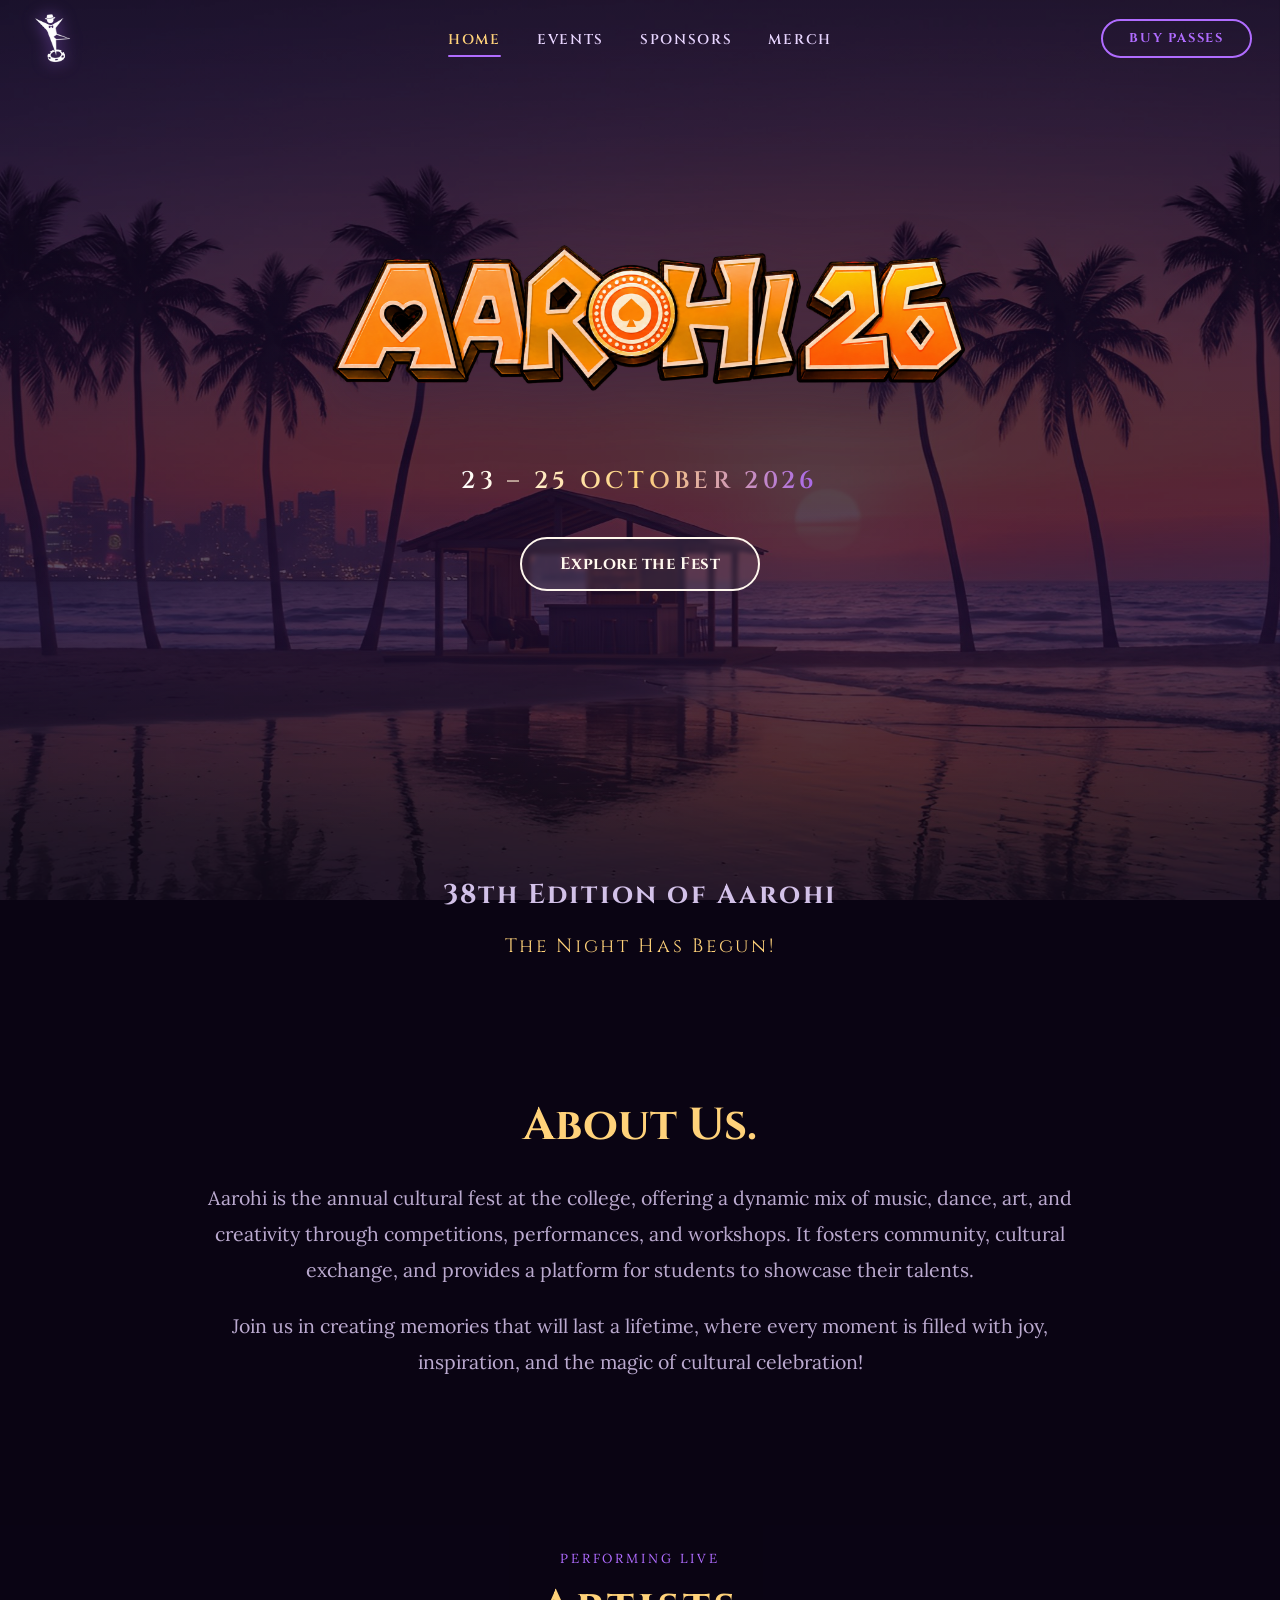
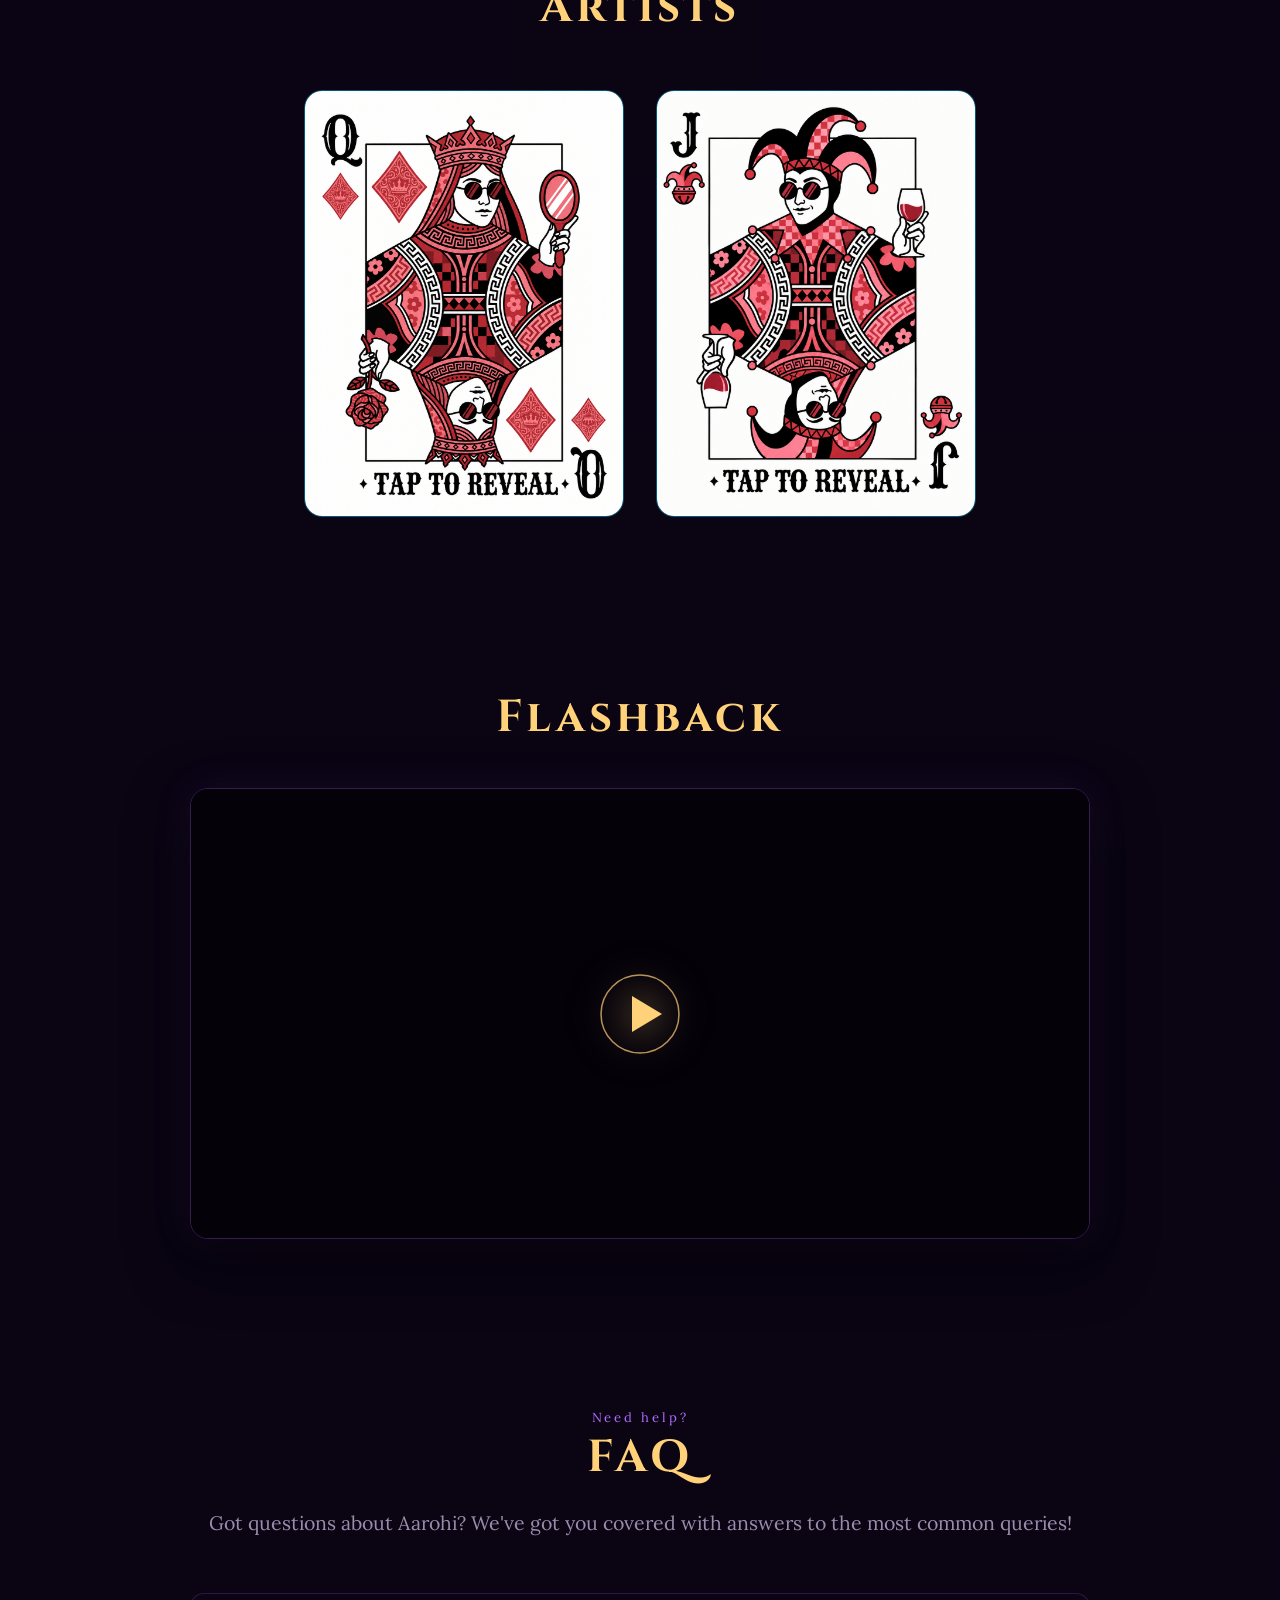
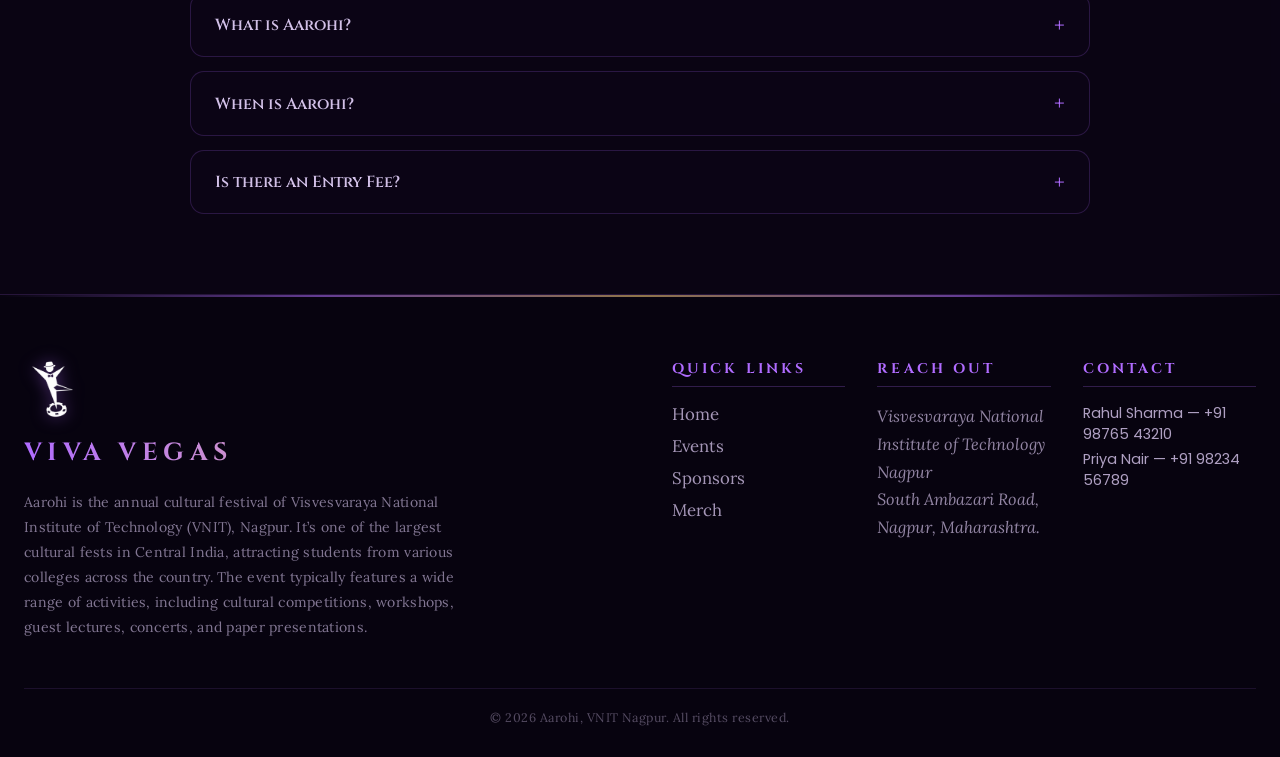
==== commit 1cccba1d: "Restore intro video overlay HTML that was lost in merge" ====
--- a/index.html
+++ b/index.html
@@ -18,6 +18,20 @@
   <link rel="stylesheet" href="css/style.css">
 </head>
 <body>
+
+  <!-- ===== INTRO VIDEO OVERLAY ===== -->
+  <div class="intro-overlay" id="introOverlay">
+    <video
+      class="intro-video"
+      id="introVideo"
+      src="assets/intro.mp4"
+      autoplay
+      muted
+      playsinline
+      preload="auto"
+    ></video>
+    <button class="intro-skip" id="introSkip">Skip &rsaquo;</button>
+  </div>
 
   <!-- ===== FULL-PAGE SCROLL BACKGROUNDS ===== -->
   <div class="bg-layer bg-front" id="bgFront" aria-hidden="true"></div>
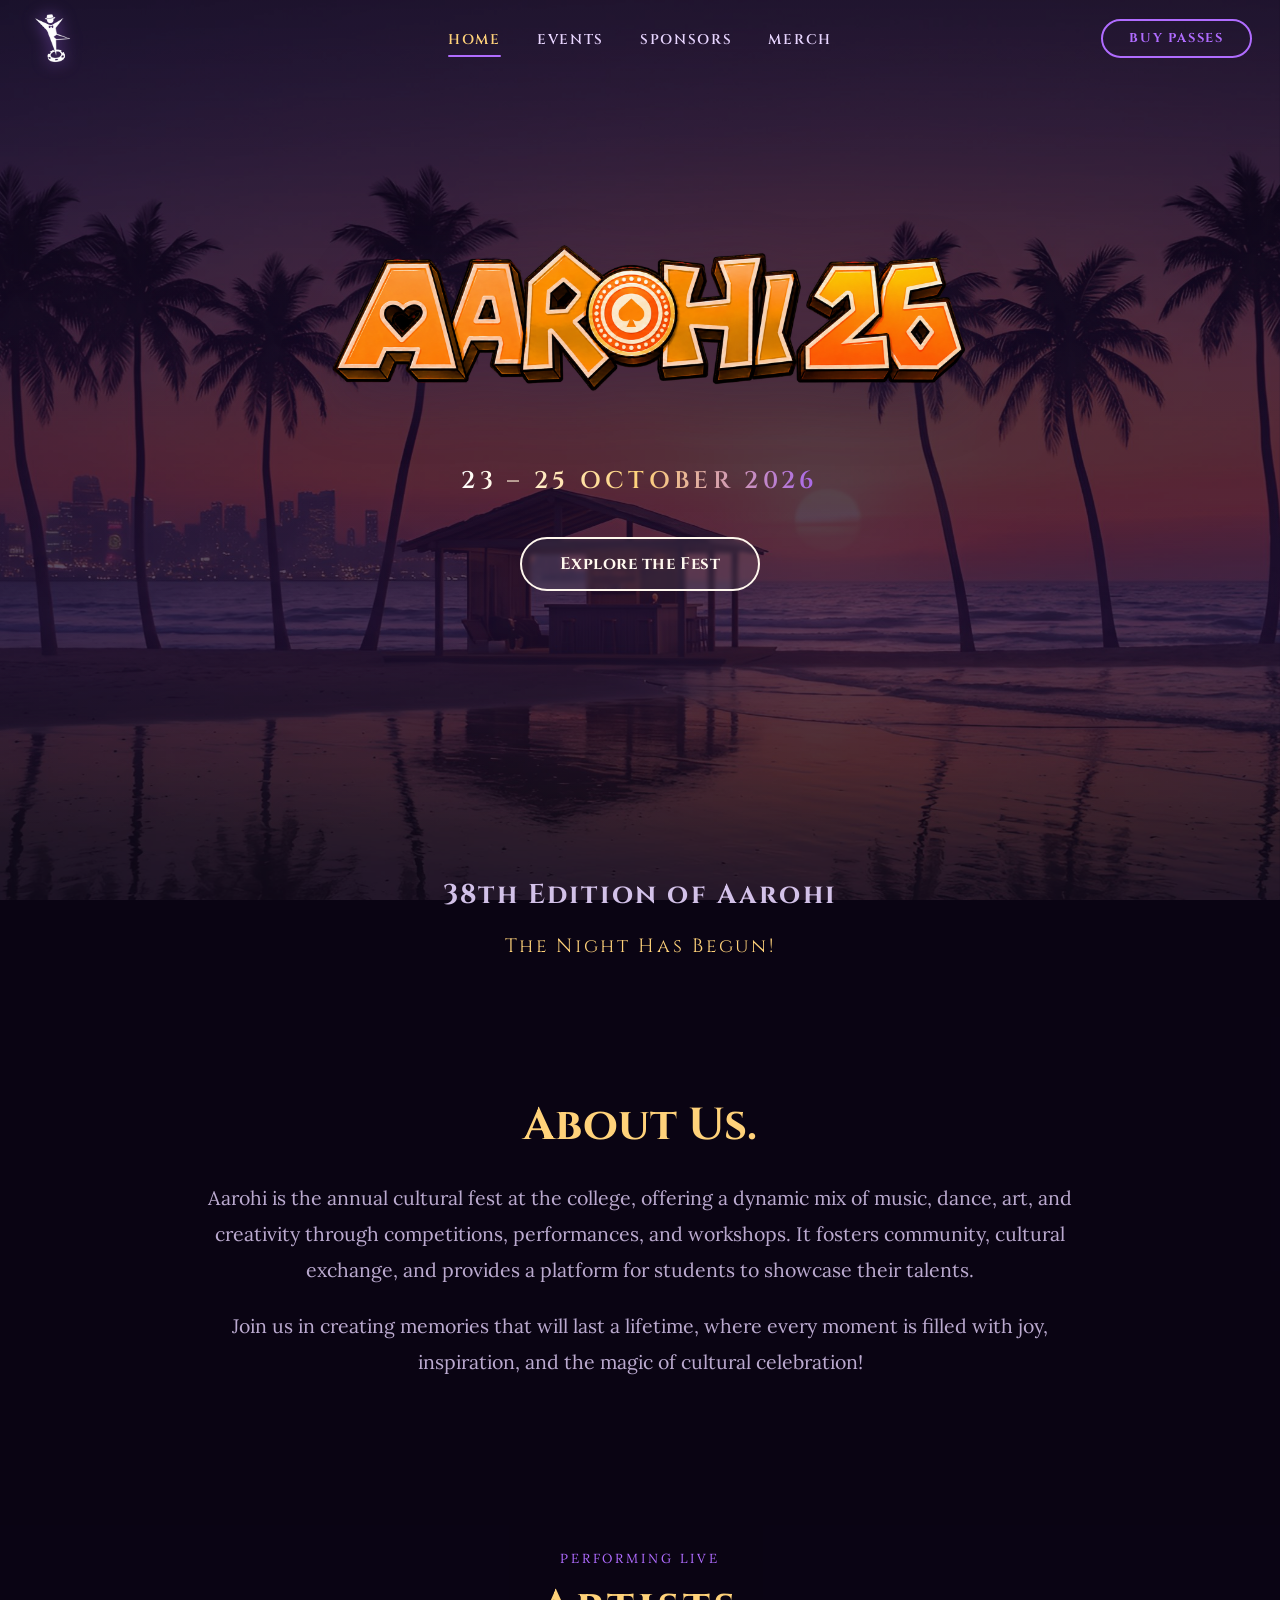
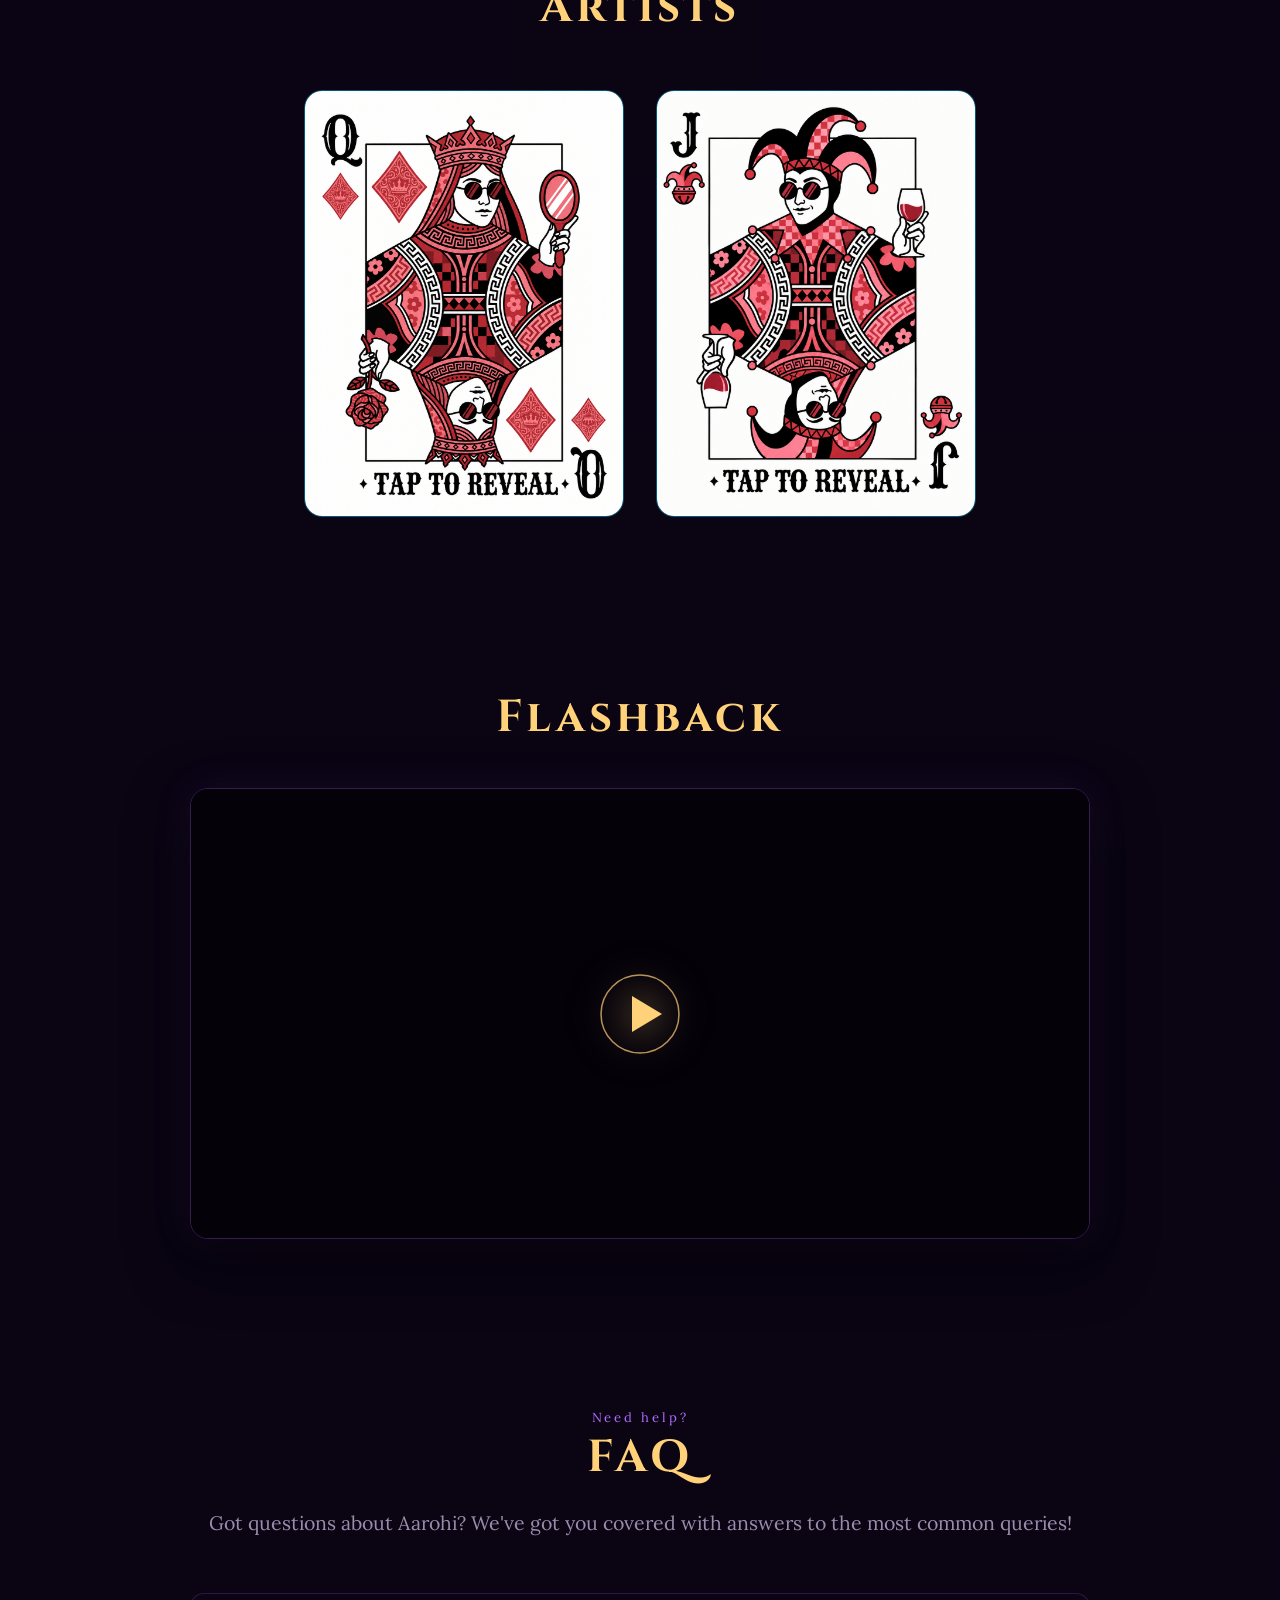
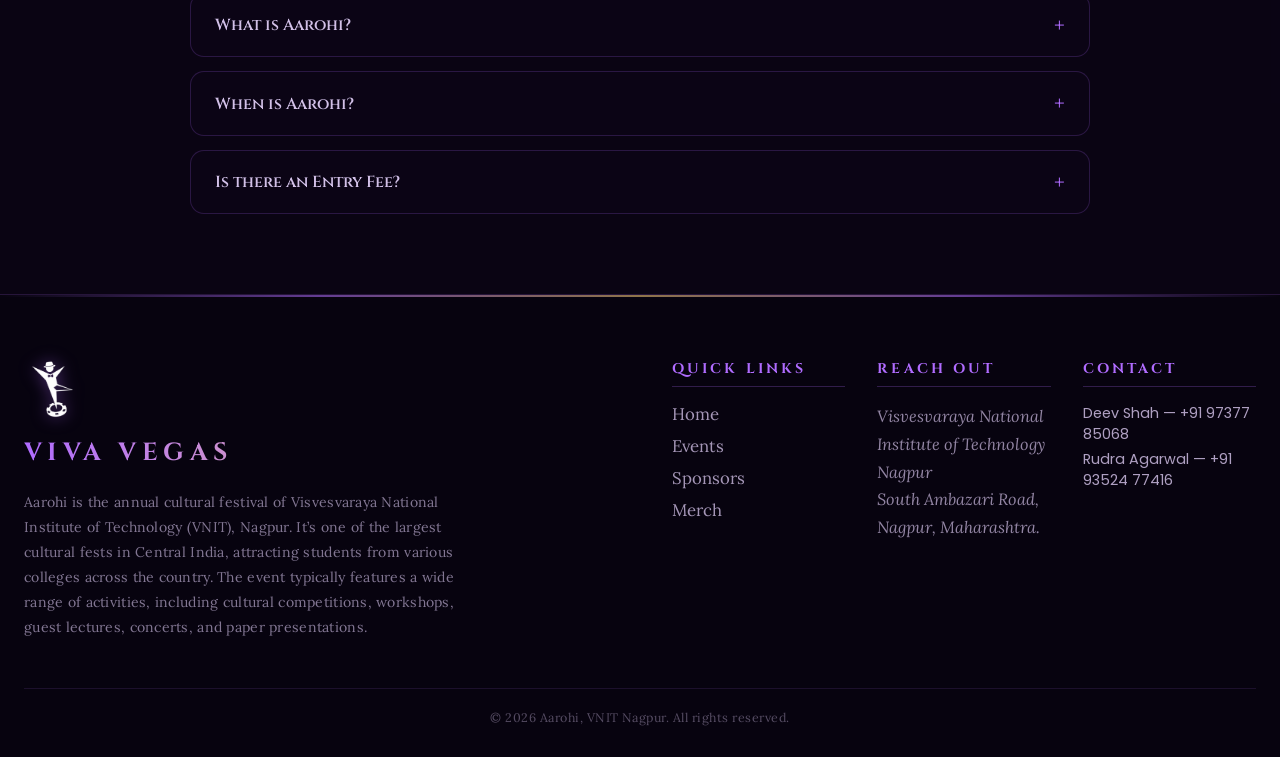
==== commit b3494581: "Update contact names to Deev Shah and Rudra Agarwal in index footer" ====
--- a/index.html
+++ b/index.html
@@ -3,15 +3,20 @@
 <head>
   <meta charset="UTF-8">
   <meta name="viewport" content="width=device-width, initial-scale=1.0">
-  <title>Aarohi 26 – Viva Vegas</title>
+  <title>Aarohi – Annual Cultural Festival of VNIT Nagpur</title>
+  <meta name="description" content="Aarohi is the annual cultural festival of VNIT Nagpur. Experience music, dance, competitions and more. 23–25 October 2026.">
+  <meta name="keywords" content="Aarohi, Aarohi VNIT, VNIT Nagpur fest, cultural festival Nagpur, Aarohi 2026, college fest Nagpur, Aarohi cultural fest">
+  <meta name="robots" content="index, follow">
+  <link rel="canonical" href="https://aarohivnit.in/">
   <link rel="icon" type="image/png" href="assets/logo-hogo/Aarohi Hobo BW Final.png">
   <!-- Open Graph / link preview -->
-  <meta property="og:title" content="Aarohi '26 – Viva Vegas">
-  <meta property="og:description" content="The annual cultural festival of VNIT Nagpur. 23–25 October 2026.">
-  <meta property="og:image" content="assets/logo-hogo/logo.png">
+  <meta property="og:title" content="Aarohi – Annual Cultural Festival of VNIT Nagpur">
+  <meta property="og:description" content="Aarohi is the annual cultural festival of VNIT Nagpur. Experience music, dance, competitions and more. 23–25 October 2026.">
+  <meta property="og:image" content="https://aarohivnit.in/assets/logo-hogo/logo.png">
+  <meta property="og:url" content="https://aarohivnit.in/">
   <meta property="og:type" content="website">
   <meta name="twitter:card" content="summary_large_image">
-  <meta name="twitter:image" content="assets/logo-hogo/logo.png">
+  <meta name="twitter:image" content="https://aarohivnit.in/assets/logo-hogo/logo.png">
   <link rel="preconnect" href="https://fonts.googleapis.com">
   <link rel="preconnect" href="https://fonts.gstatic.com" crossorigin>
   <link href="https://fonts.googleapis.com/css2?family=Baloo+2:wght@500;600;700;800&family=Poppins:wght@400;500;600;700&family=Rock+Salt&family=EB+Garamond:ital,wght@0,400;0,500;1,400&family=Cinzel:wght@600;700&family=Lora:ital,wght@0,400;0,500;1,400&display=swap" rel="stylesheet">
@@ -266,8 +271,8 @@
         <!-- Contact -->
         <div class="footer-col">
           <p class="footer-col-title">Contact</p>
-          <p class="footer-contact-simple">Rahul Sharma &mdash; +91 98765 43210</p>
-          <p class="footer-contact-simple">Priya Nair &mdash; +91 98234 56789</p>
+          <p class="footer-contact-simple">Deev Shah &mdash; +91 97377 85068</p>
+          <p class="footer-contact-simple">Rudra Agarwal &mdash; +91 93524 77416</p>
         </div>
 
       </div>
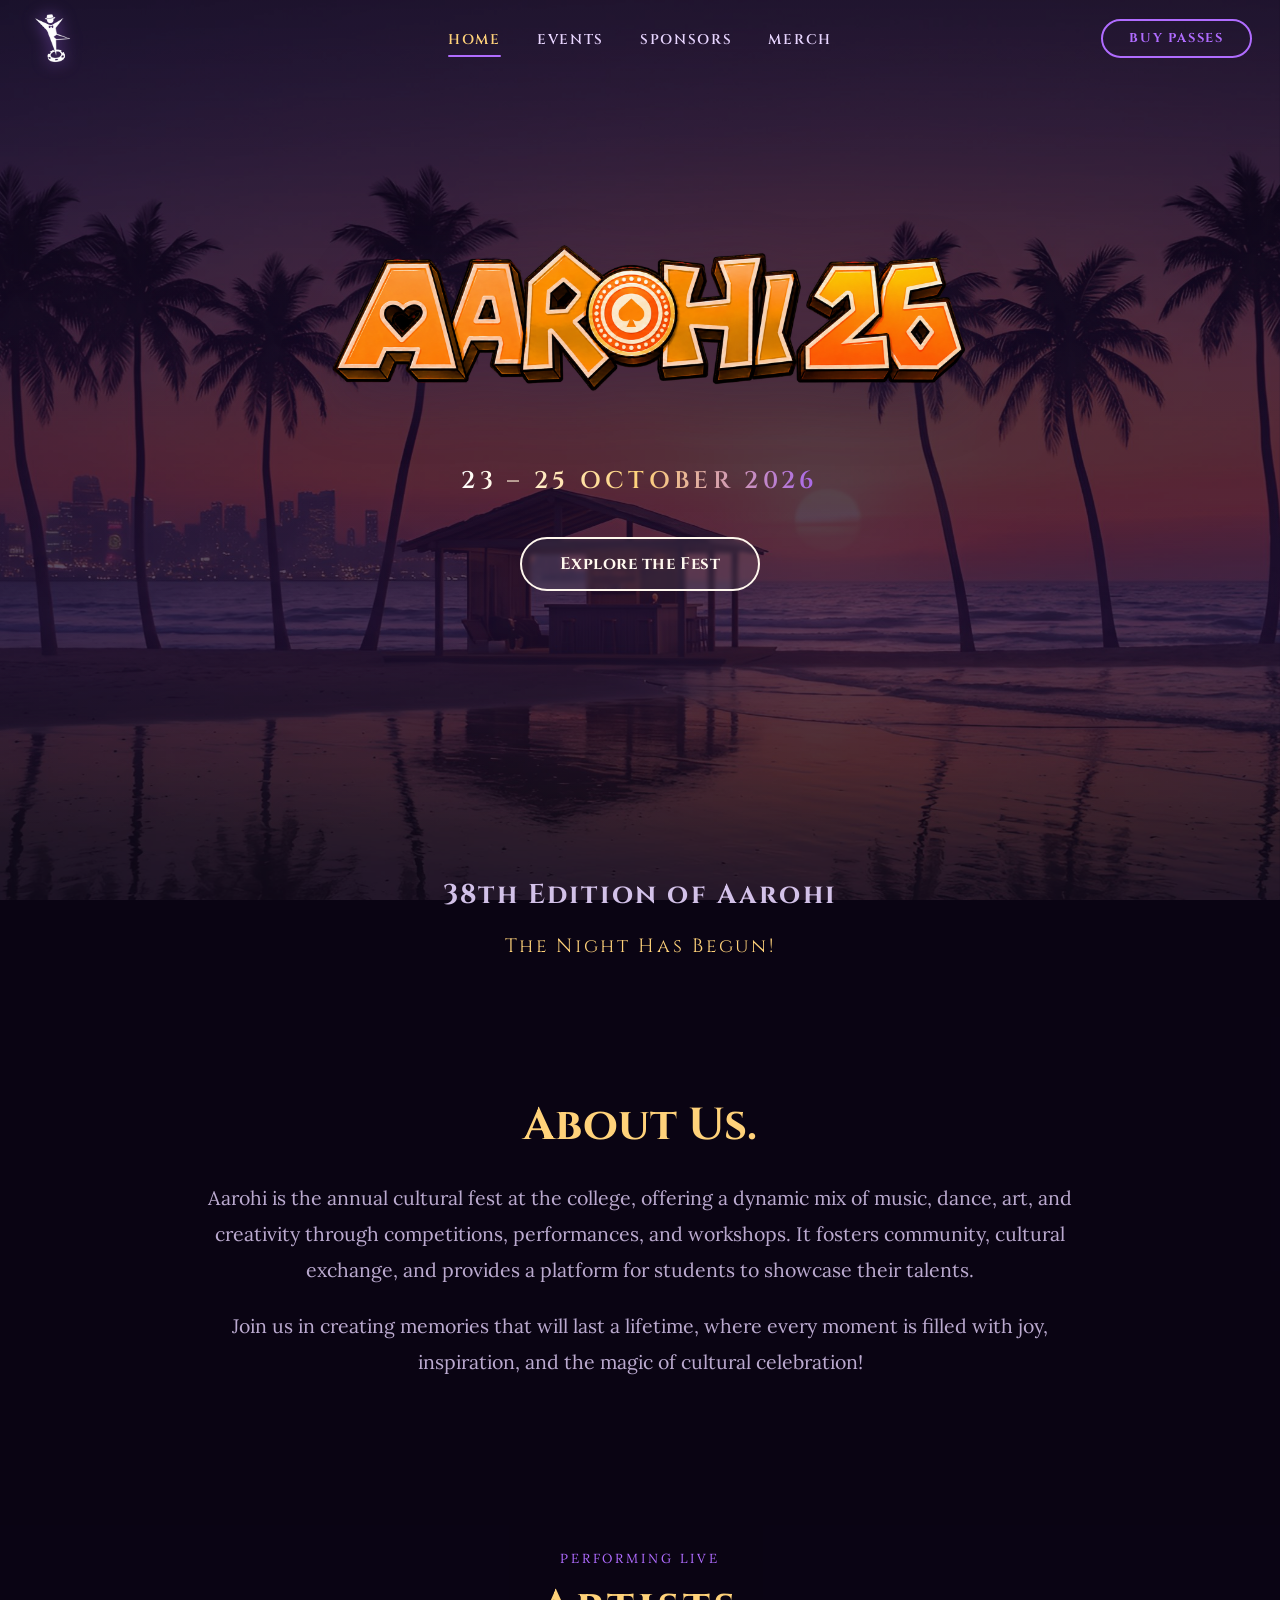
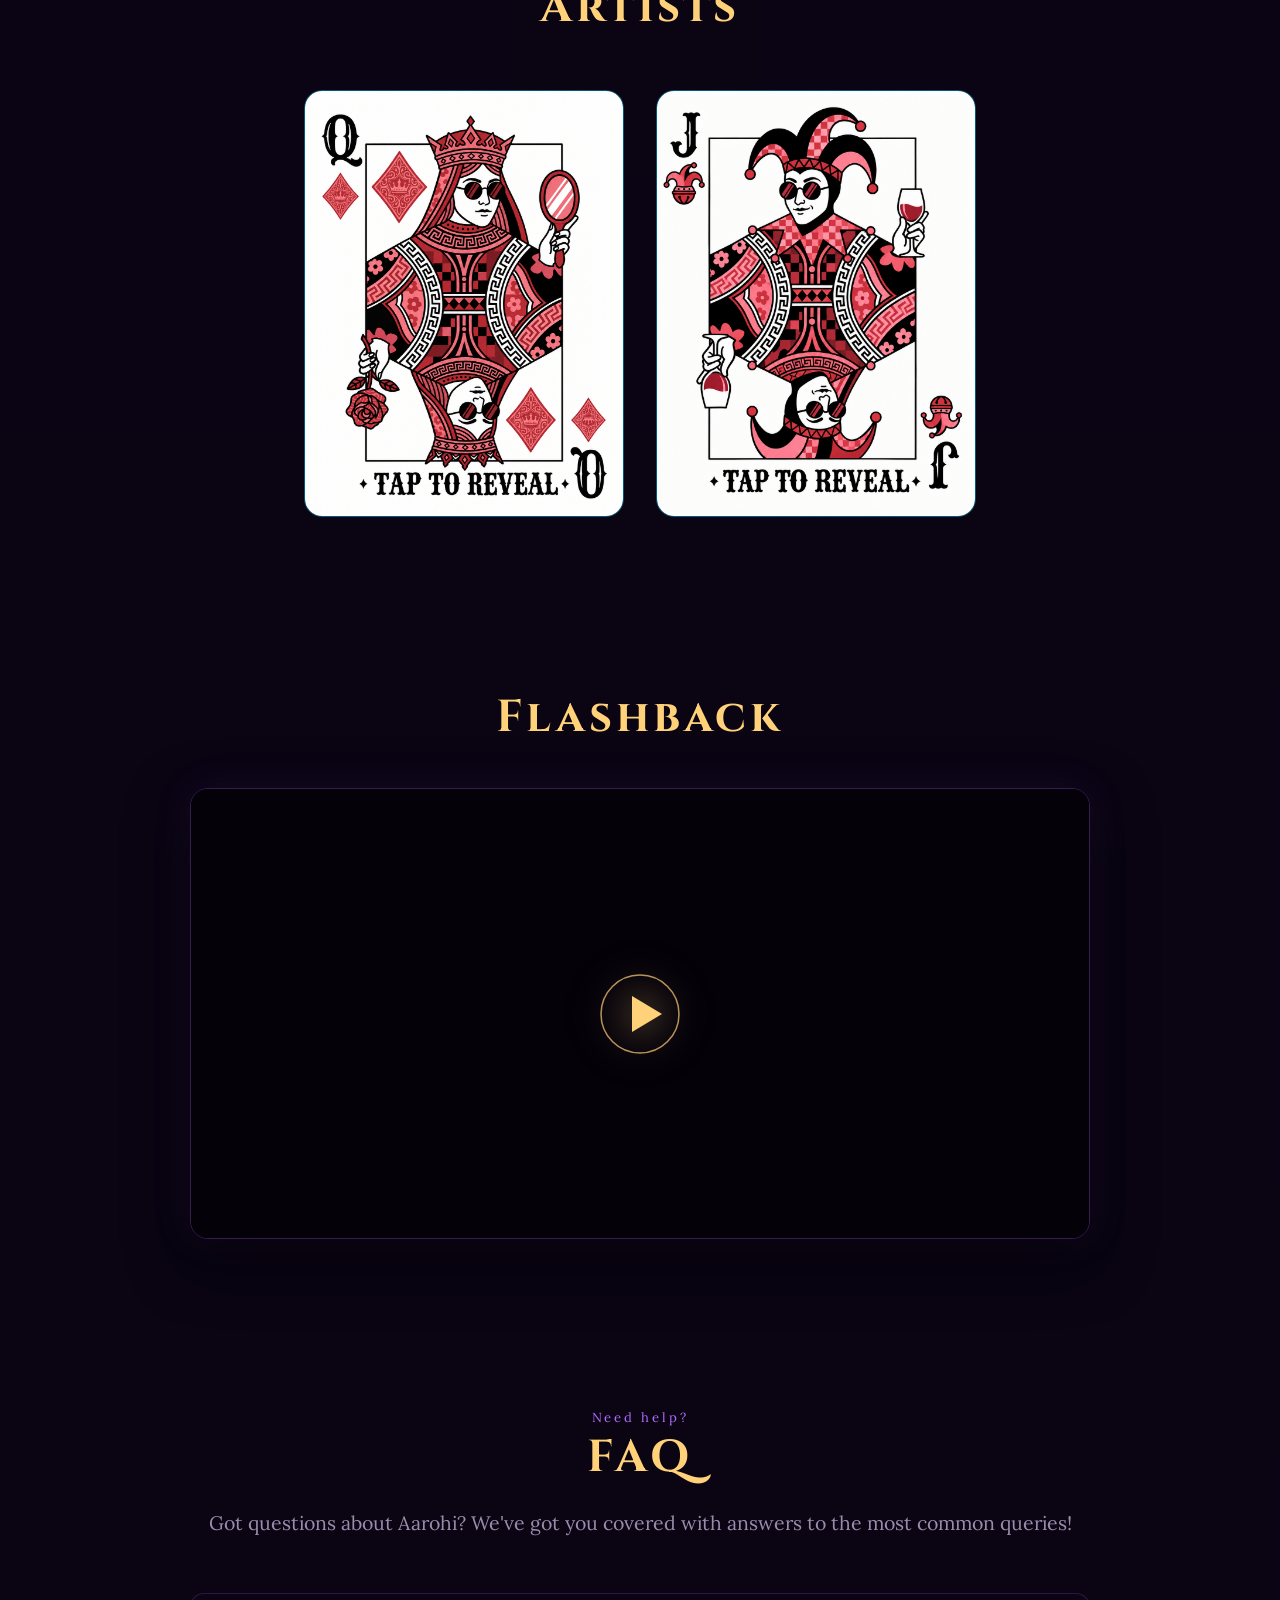
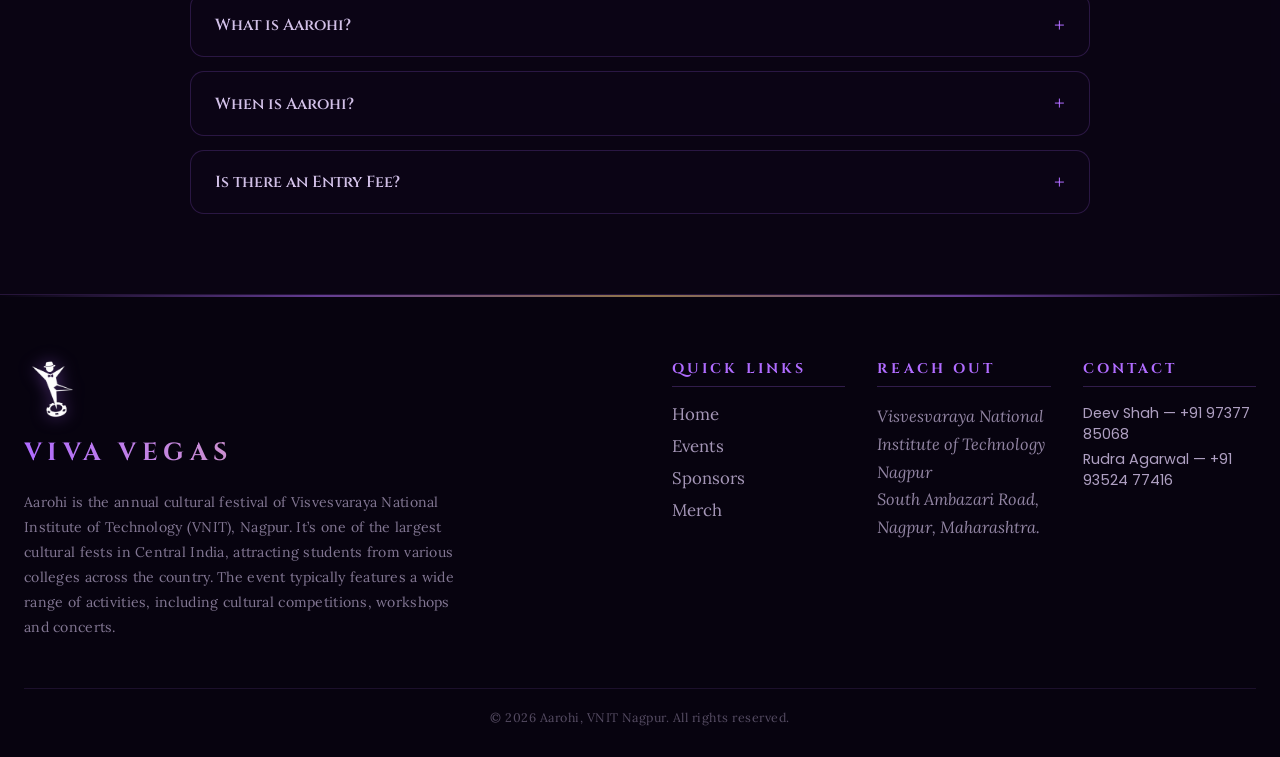
==== commit e902fa0b: "Simplify footer about section activities listed" ====
--- a/index.html
+++ b/index.html
@@ -239,7 +239,7 @@
         <p class="footer-about">
           Aarohi is the annual cultural festival of Visvesvaraya National Institute of Technology (VNIT), Nagpur.
           It&rsquo;s one of the largest cultural fests in Central India, attracting students from various colleges across the country.
-          The event typically features a wide range of activities, including cultural competitions, workshops, guest lectures, concerts, and paper presentations.
+          The event typically features a wide range of activities, including cultural competitions, workshops and  concerts.
         </p>
       </div>
 
--- a/css/style.css
+++ b/css/style.css
@@ -2241,3 +2241,63 @@
   background: rgba(255, 255, 255, 0.22);
   color: #fff;
 }
+
+/* =========================================================
+   MOBILE FIX — Fixed background image stability
+   Targets all 4 root causes identified:
+   1. iOS dynamic viewport height (dvh)
+   2. backdrop-filter on page elements breaking fixed positioning
+   3. will-change: opacity causing GPU layer misalignment
+   4. Negative z-index repaint issues on mobile scroll
+   Only applies on screens <= 860px — desktop untouched.
+   ========================================================= */
+
+@media (max-width: 860px) {
+
+  /* Fix 1 + 3 + 4: iOS vh, will-change, and z-index on bg layers */
+  .bg-layer {
+    /* Use dynamic viewport height so the layer fills the screen
+       even as browser chrome (address bar) shows/hides on iOS */
+    height: 100dvh;          /* dvh = dynamic vh, supported iOS 15.4+, Chrome 108+ */
+    height: -webkit-fill-available; /* fallback for older iOS Safari */
+    will-change: auto;       /* Remove will-change — prevents GPU layer misalignment */
+    z-index: 0;              /* Lift from -1; sections above use semi-transparent bg */
+  }
+
+  /* Keep content sections above the bg layers (z-index: 0).
+     NOTE: .navbar is intentionally excluded — it is already
+     position:fixed + z-index:100 and must not be overridden. */
+  .hero,
+  .countdown-section,
+  .about-strip,
+  .faq-section,
+  .footer,
+  .artist-section {
+    position: relative;
+    z-index: 1;
+  }
+
+  /* Fix 2: Remove backdrop-filter from ALL elements on mobile.
+     backdrop-filter creates a new stacking/compositing context that
+     breaks position:fixed on mobile browsers (Chrome Android, iOS Safari).
+     Visual effect is minimal — the dark semi-transparent bg still looks good. */
+  .cta-btn,
+  .event-card,
+  .merch-hero-cta,
+  .merch-card,
+  .merch-img-label,
+  .merch-order-section,
+  .tap-text,
+  .intro-skip,
+  .countdown-box,
+  .about-strip,
+  .faq-section,
+  .faq-item,
+  .artist-card,
+  .artist-card-inner,
+  .navbar.scrolled {
+    backdrop-filter: none !important;
+    -webkit-backdrop-filter: none !important;
+  }
+
+}
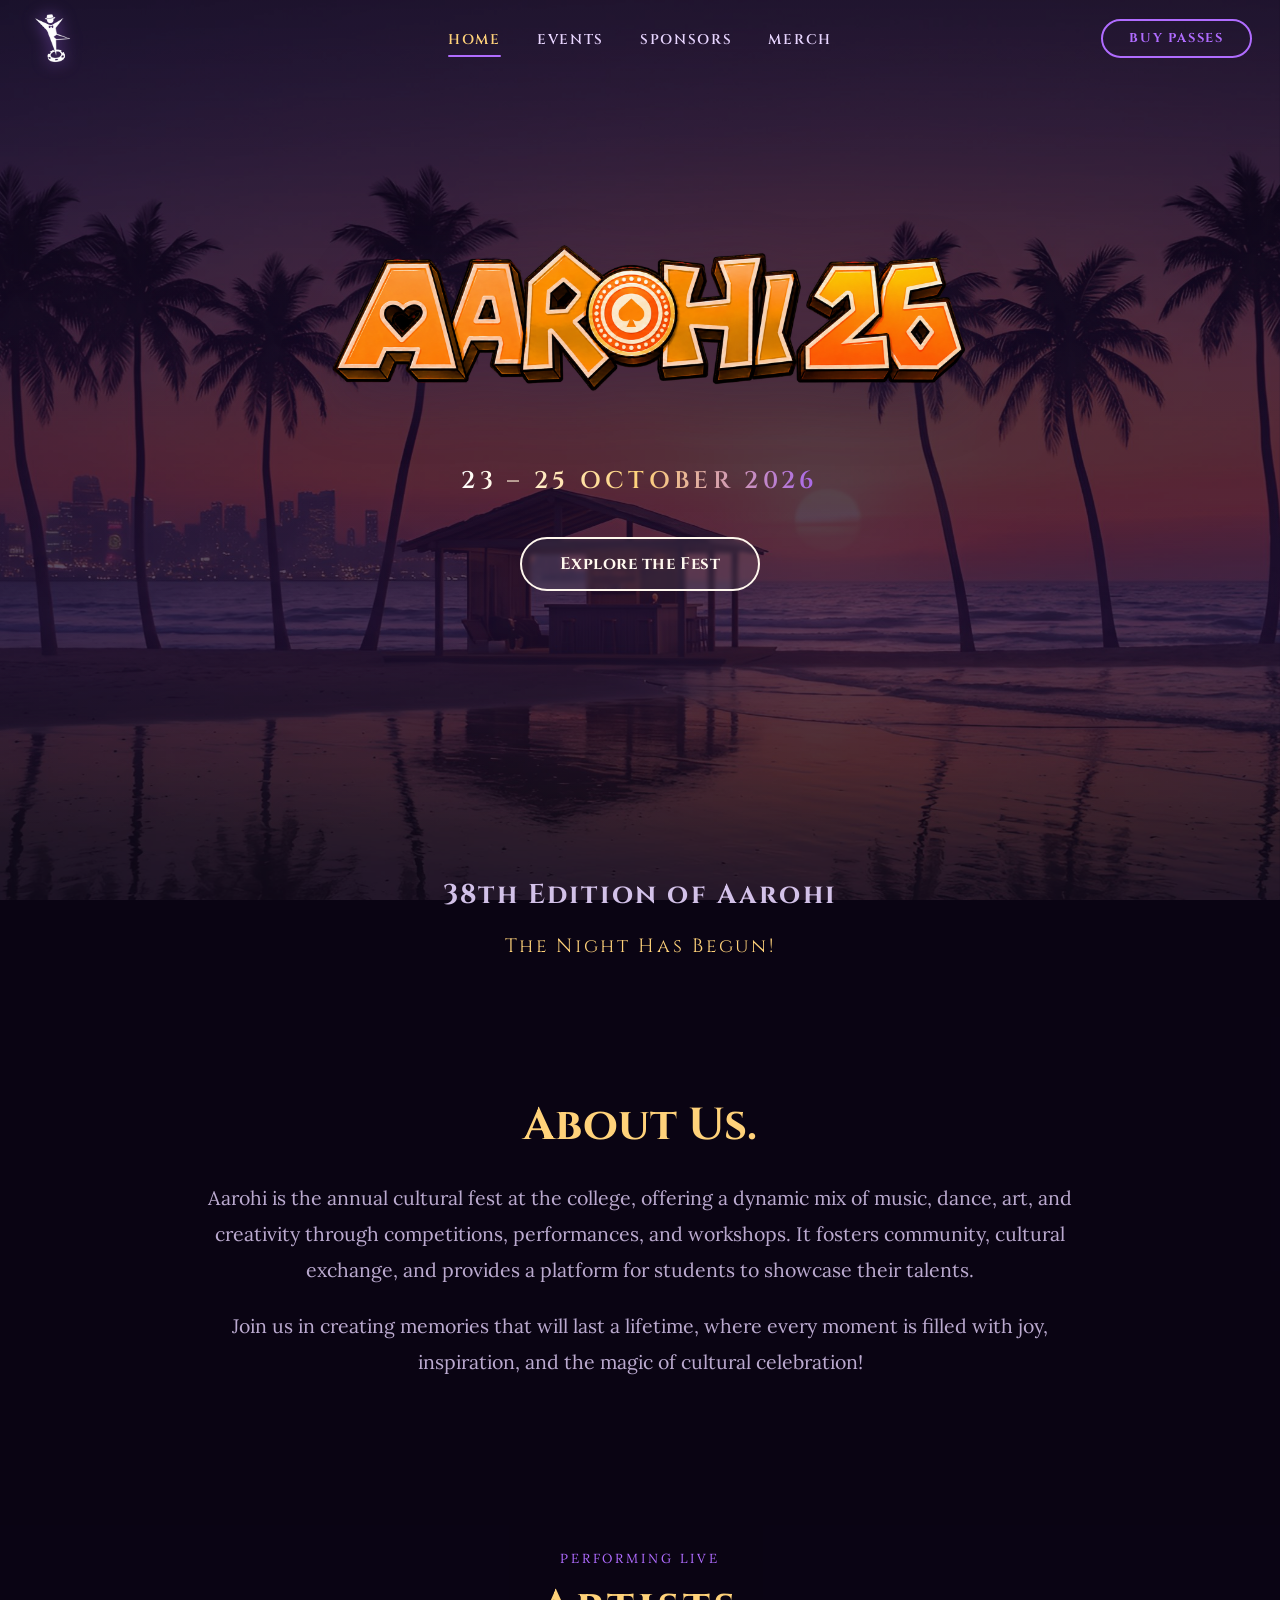
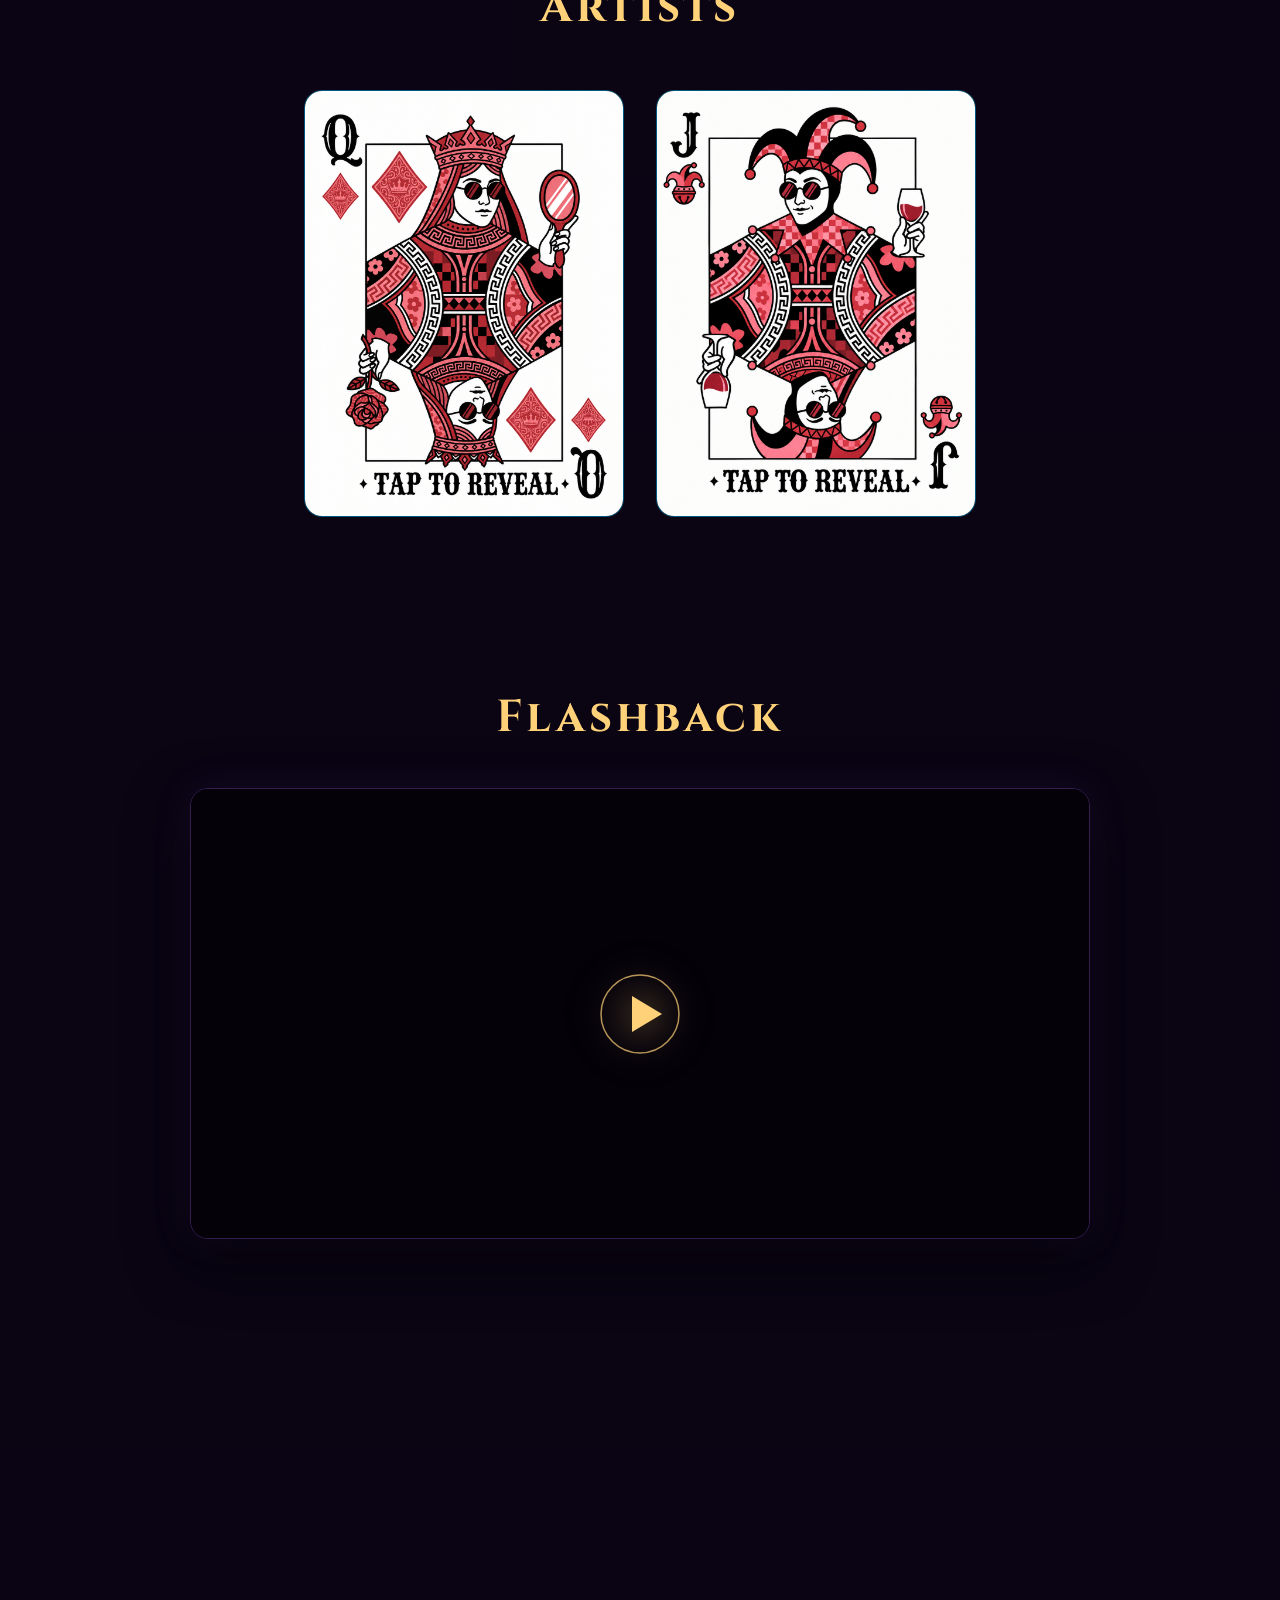
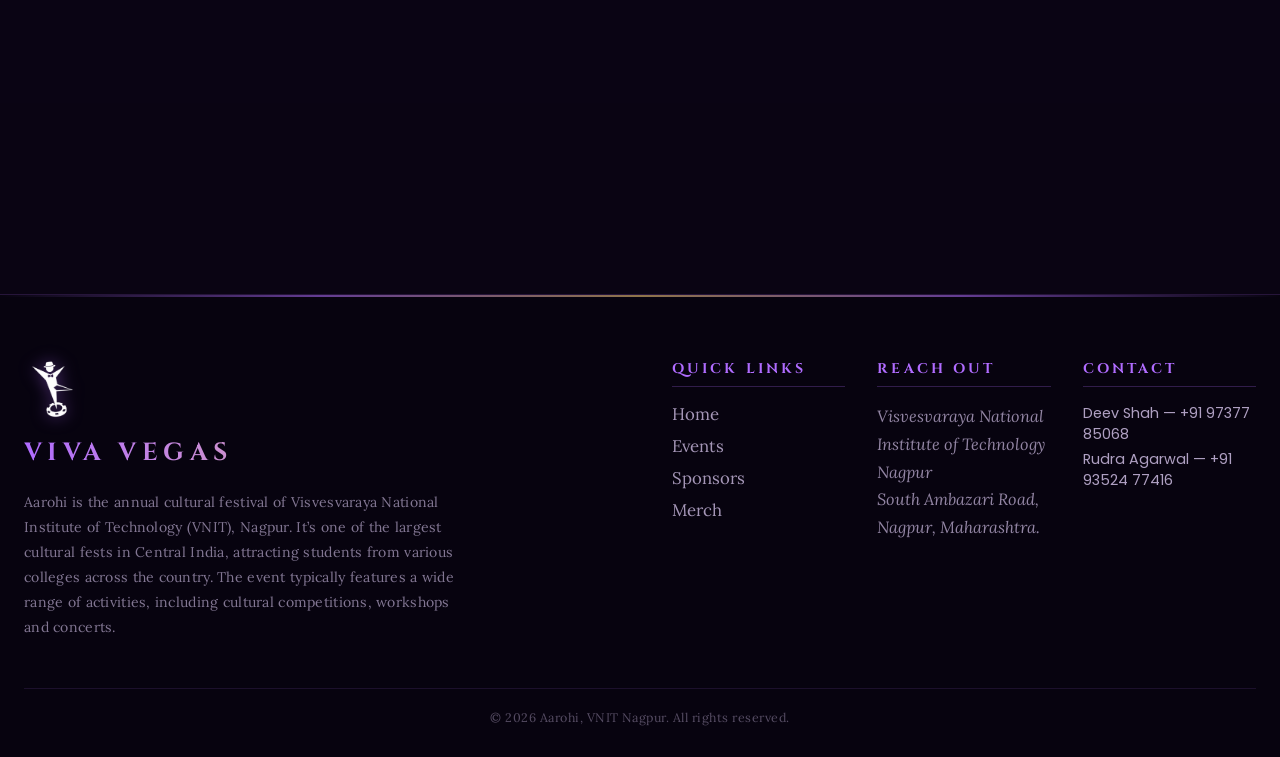
==== commit 90a18f3a: "Update Pranav Sharma artist image" ====
--- a/index.html
+++ b/index.html
@@ -45,18 +45,18 @@
   <!-- ===== NAVBAR ===== -->
   <header class="navbar">
     <nav class="nav-inner">
-      <a href="index.html" class="nav-brand" aria-label="Aarohi Home">
+      <a href="/" class="nav-brand" aria-label="Aarohi Home">
         <img src="assets/logo-hogo/Aarohi Hobo BW Final.png" alt="Aarohi" class="nav-logo">
       </a>
 
       <ul class="nav-links">
-        <li><a href="index.html" class="active">Home</a></li>
-        <li><a href="events.html">Events</a></li>
-        <li><a href="sponsors.html">Sponsors</a></li>
-        <li><a href="merch.html">Merch</a></li>
+        <li><a href="/" class="active">Home</a></li>
+        <li><a href="/events/">Events</a></li>
+        <li><a href="/sponsors/">Sponsors</a></li>
+        <li><a href="/merch/">Merch</a></li>
       </ul>
 
-      <a href="passes.html" class="nav-buy-passes">BUY PASSES</a>
+      <a href="/passes/" class="nav-buy-passes">BUY PASSES</a>
 
       <button class="nav-toggle" id="navToggle" aria-label="Toggle menu">
         <span></span><span></span><span></span>
@@ -73,7 +73,7 @@
         <p class="hero-date-line">23 &ndash; 25 October 2026</p>
       </div>
 
-      <a href="events.html" class="cta-btn">Explore the Fest</a>
+      <a href="/events/" class="cta-btn">Explore the Fest</a>
     </div>
   </section>
 
@@ -149,15 +149,15 @@
           </div>
         </div>
 
-        <!-- Card 2 — Coming Soon -->
+        <!-- Card 2 — Pranav Sharma -->
         <div class="artist-card reveal" id="artistCard2">
           <div class="artist-cover" onclick="revealArtist(this)">
             <div class="artist-cover-front">
               <img src="assets/joker.png" alt="Joker card" class="artist-card-template">
             </div>
-            <div class="artist-cover-back artist-cover-back--soon">
-              <span class="coming-soon-icon">&#9733;</span>
-              <span class="coming-soon-text">Coming Soon</span>
+            <div class="artist-cover-back">
+              <img src="assets/Pranav.jpg" alt="Pranav Sharma" class="artist-img">
+              <div class="artist-name-tag">Pranav Sharma</div>
             </div>
           </div>
         </div>
@@ -232,7 +232,7 @@
 
       <!-- LEFT: brand + about -->
       <div class="footer-left">
-        <a href="index.html" aria-label="Aarohi Home">
+        <a href="/" aria-label="Aarohi Home">
           <img src="assets/logo-hogo/Aarohi Hobo BW Final.png" alt="Aarohi" class="footer-brand-logo">
         </a>
         <p class="footer-brand-name">VIVA VEGAS</p>
@@ -250,10 +250,10 @@
         <div class="footer-col">
           <p class="footer-col-title">Quick Links</p>
           <ul class="footer-links">
-            <li><a href="index.html">Home</a></li>
-            <li><a href="events.html">Events</a></li>
-            <li><a href="sponsors.html">Sponsors</a></li>
-            <li><a href="merch.html">Merch</a></li>
+            <li><a href="/">Home</a></li>
+            <li><a href="/events/">Events</a></li>
+            <li><a href="/sponsors/">Sponsors</a></li>
+            <li><a href="/merch/">Merch</a></li>
           </ul>
         </div>
 
@@ -341,3 +341,5 @@
   </script>
 </body>
 </html>
+
+
